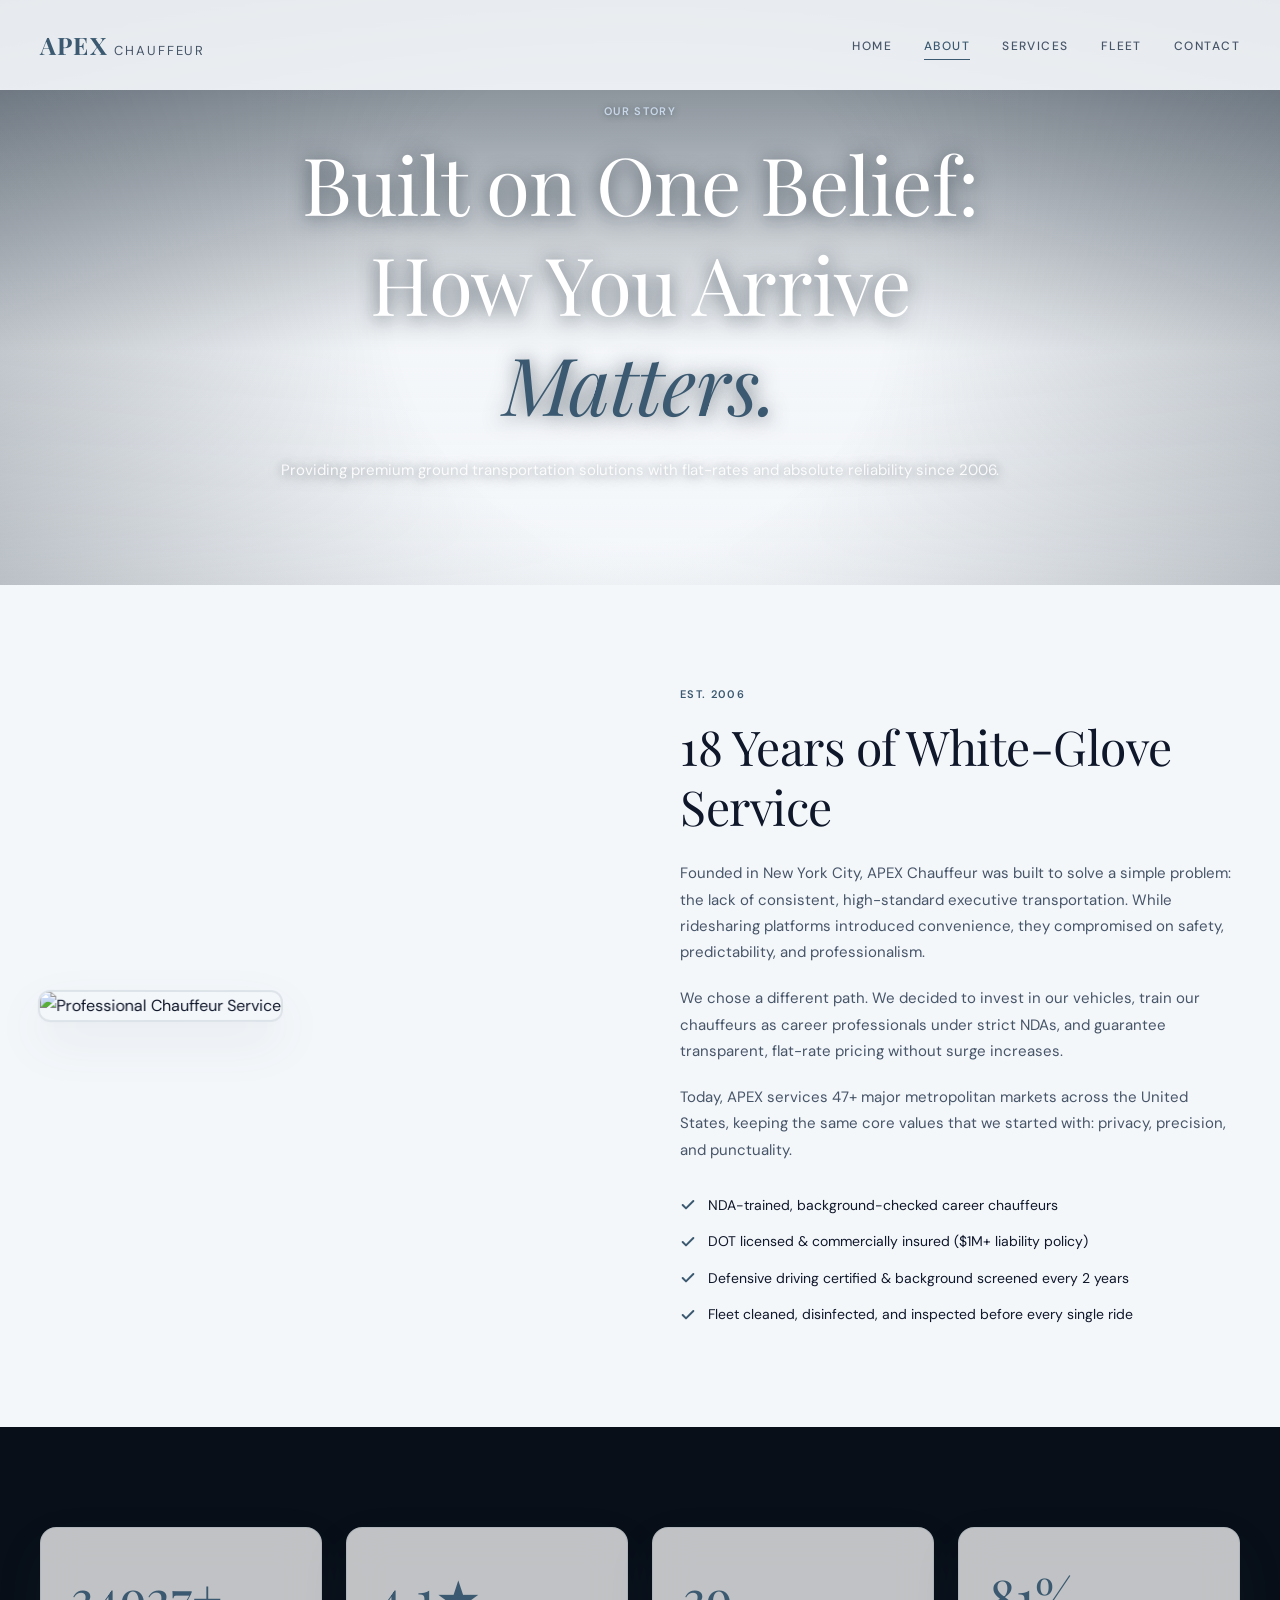
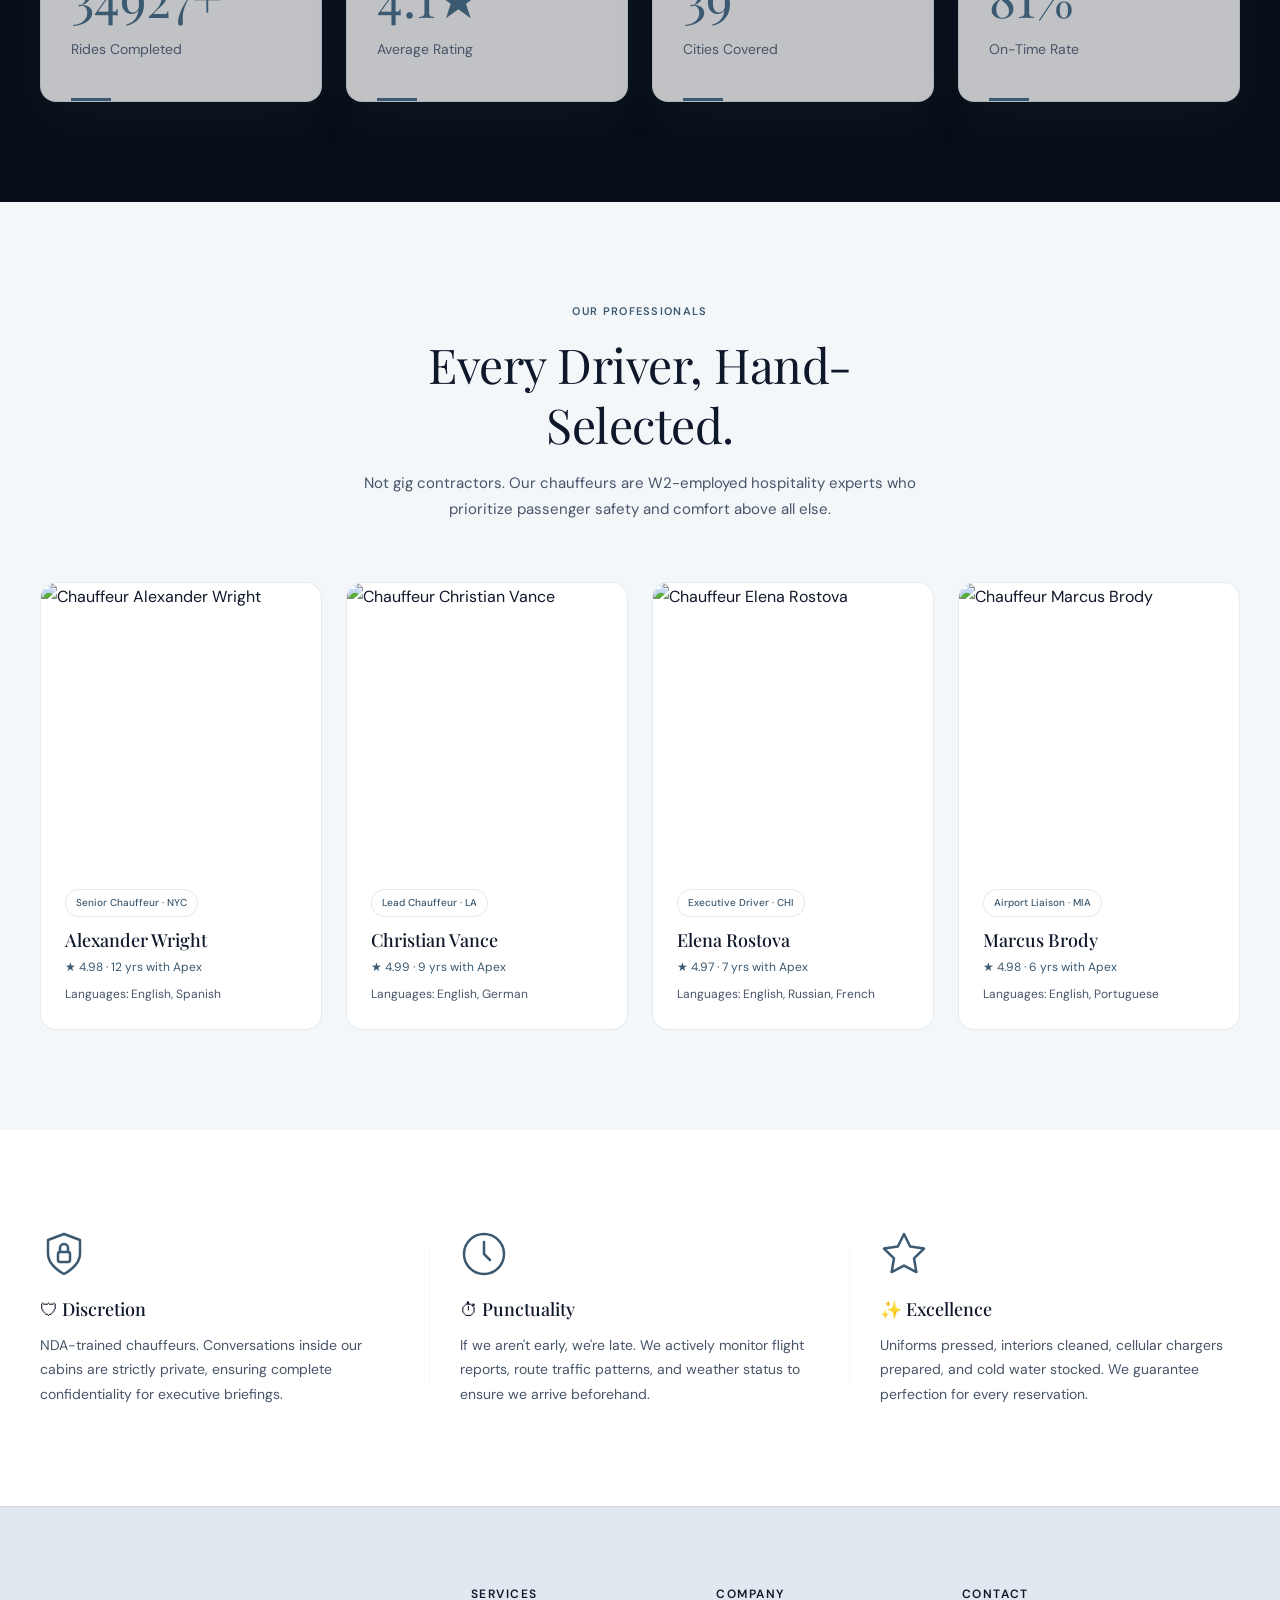
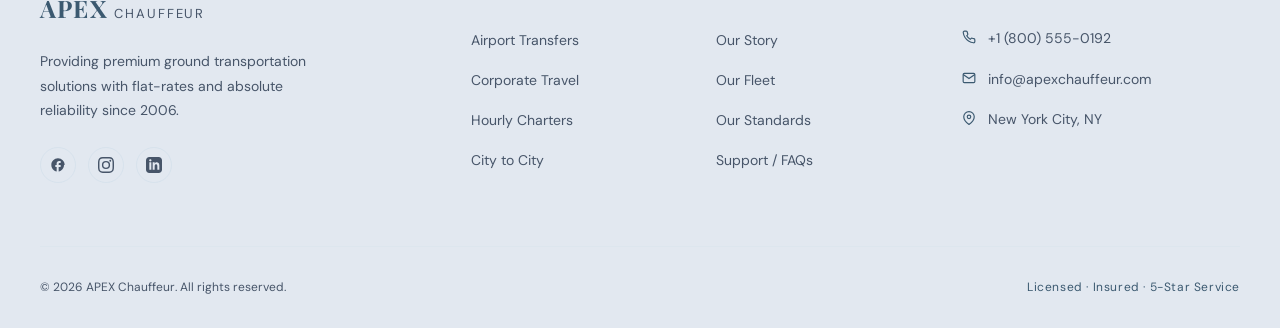
==== about.html @ 170c324c "first commit" ====
<!DOCTYPE html>
<html lang="en">
<head>
  <meta charset="UTF-8">
  <meta name="viewport" content="width=device-width, initial-scale=1.0, viewport-fit=cover, minimum-scale=1.0, user-scalable=yes">
  <meta name="apple-mobile-web-app-capable" content="yes">
  <meta name="apple-mobile-web-app-status-bar-style" content="black-translucent">
  <meta name="apple-mobile-web-app-title" content="APEX Chauffeur">
  <meta name="theme-color" content="#0F172A">
  <meta name="description" content="Learn about Apex Chauffeur. Providing executive ground transportation with background-checked drivers, premium standards, and 18 years of experience.">
  <meta property="og:title" content="Apex Chauffeur | About Us | Premium Ground Transportation USA">
  <meta property="og:description" content="18 Years of White-Glove Service. Our chauffeurs are trained professionals dedicated to discretion, safety, and excellence.">
  <meta property="og:image" content="https://images.unsplash.com/photo-1519501025264-65ba15a82390?auto=format&fit=crop&w=1600&q=90">
  <meta property="og:type" content="website">
  <meta name="format-detection" content="telephone=no">
  <meta name="format-detection" content="email=no">
  
  <title>Apex Chauffeur | About Us | Premium Ground Transportation USA</title>
  
  <!-- Preconnect to Fonts -->
  <link rel="preconnect" href="https://fonts.googleapis.com">
  <link rel="preconnect" href="https://fonts.gstatic.com" crossorigin>
  
  <!-- Central Stylesheet -->
  <link rel="stylesheet" href="css/style.css">
  
  <!-- Canonical URL -->
  <link rel="canonical" href="about.html">
</head>
<body>

  <!-- ==========================================
       GLOBAL NAVIGATION
       ========================================== -->
  <header class="navbar" id="mainNavbar">
    <div class="container">
      <a href="index.html" class="logo">APEX<span>Chauffeur</span></a>
      <nav class="nav-menu">
        <ul class="nav-links">
          <li><a href="index.html">Home</a></li>
          <li><a href="about.html" class="active">About</a></li>
          <li><a href="services.html">Services</a></li>
          <li><a href="fleet.html">Fleet</a></li>
          <li><a href="contact.html">Contact</a></li>
        </ul>
      </nav>
      <button class="menu-toggle" aria-label="Toggle Menu" id="hamburgerMenu">
        <span></span>
        <span></span>
        <span></span>
      </button>
    </div>
  </header>

  <!-- Mobile Overlay Navigation -->
  <div class="mobile-menu-overlay" id="mobileOverlay">
    <ul class="mobile-nav-links">
      <li><a href="index.html">Home</a></li>
      <li><a href="about.html" class="active">About</a></li>
      <li><a href="services.html">Services</a></li>
      <li><a href="fleet.html">Fleet</a></li>
      <li><a href="contact.html">Contact</a></li>
    </ul>
    <div class="mobile-cta">
      <a href="contact.html" class="btn btn-primary">Book A Ride</a>
    </div>
  </div>

  <main>
    <!-- ==========================================
         SECTION 2.1: ABOUT HERO
         ========================================== -->
    <section class="about-hero" style="--hero-bg: url('https://images.unsplash.com/photo-1519501025264-65ba15a82390?auto=format&fit=crop&w=1600&q=90');">
      <div class="about-hero-overlay"></div>
      <div class="container">
        <span class="eyebrow">OUR STORY</span>
        <h1>Built on One Belief:<br>How You Arrive <span class="italic-accent">Matters.</span></h1>
        <p>Providing premium ground transportation solutions with flat-rates and absolute reliability since 2006.</p>
      </div>
    </section>

    <!-- ==========================================
         SECTION 2.2: BRAND STORY
         ========================================== -->
    <section class="brand-story-section section-padding">
      <div class="container brand-story-grid">
        <!-- Left Side: Image with 3D frame -->
        <div class="story-img-wrapper reveal">
          <img src="https://images.unsplash.com/photo-1507679799987-c73779587ccf?auto=format&fit=crop&w=800&q=90" alt="Professional Chauffeur Service" class="story-img" loading="lazy">
        </div>
        
        <!-- Right Side: Story text -->
        <div class="story-content reveal">
          <span class="eyebrow">EST. 2006</span>
          <h2>18 Years of White-Glove Service</h2>
          <p>Founded in New York City, APEX Chauffeur was built to solve a simple problem: the lack of consistent, high-standard executive transportation. While ridesharing platforms introduced convenience, they compromised on safety, predictability, and professionalism.</p>
          <p>We chose a different path. We decided to invest in our vehicles, train our chauffeurs as career professionals under strict NDAs, and guarantee transparent, flat-rate pricing without surge increases.</p>
          <p>Today, APEX services 47+ major metropolitan markets across the United States, keeping the same core values that we started with: privacy, precision, and punctuality.</p>
          
          <ul class="story-bullets">
            <li>
              <!-- Check Icon -->
              <svg width="16" height="16" viewBox="0 0 24 24" fill="none" stroke="currentColor" stroke-width="3" stroke-linecap="round" stroke-linejoin="round">
                <polyline points="20 6 9 17 4 12"/>
              </svg>
              NDA-trained, background-checked career chauffeurs
            </li>
            <li>
              <svg width="16" height="16" viewBox="0 0 24 24" fill="none" stroke="currentColor" stroke-width="3" stroke-linecap="round" stroke-linejoin="round">
                <polyline points="20 6 9 17 4 12"/>
              </svg>
              DOT licensed & commercially insured ($1M+ liability policy)
            </li>
            <li>
              <svg width="16" height="16" viewBox="0 0 24 24" fill="none" stroke="currentColor" stroke-width="3" stroke-linecap="round" stroke-linejoin="round">
                <polyline points="20 6 9 17 4 12"/>
              </svg>
              Defensive driving certified & background screened every 2 years
            </li>
            <li>
              <svg width="16" height="16" viewBox="0 0 24 24" fill="none" stroke="currentColor" stroke-width="3" stroke-linecap="round" stroke-linejoin="round">
                <polyline points="20 6 9 17 4 12"/>
              </svg>
              Fleet cleaned, disinfected, and inspected before every single ride
            </li>
          </ul>
        </div>
      </div>
    </section>

    <!-- ==========================================
         SECTION 2.3: STATS GRID
         ========================================== -->
    <section class="about-stats-section section-padding" style="background-color: #080F18;">
      <div class="container">
        <div class="about-stats-grid stagger-container">
          <!-- Stat 1 -->
          <div class="about-stat-card glass-panel">
            <div class="about-stat-number" data-target="42000+">0+</div>
            <div class="about-stat-label">Rides Completed</div>
          </div>
          <!-- Stat 2 -->
          <div class="about-stat-card glass-panel">
            <div class="about-stat-number" data-target="4.9★">0.0★</div>
            <div class="about-stat-label">Average Rating</div>
          </div>
          <!-- Stat 3 -->
          <div class="about-stat-card glass-panel">
            <div class="about-stat-number" data-target="47">0</div>
            <div class="about-stat-label">Cities Covered</div>
          </div>
          <!-- Stat 4 -->
          <div class="about-stat-card glass-panel">
            <div class="about-stat-number" data-target="98%">0%</div>
            <div class="about-stat-label">On-Time Rate</div>
          </div>
        </div>
      </div>
    </section>

    <!-- ==========================================
         SECTION 2.4: MEET THE CHAUFFEURS
         ========================================== -->
    <section class="chauffeurs-section section-padding">
      <div class="container">
        <div class="section-header-center text-center reveal">
          <span class="eyebrow">OUR PROFESSIONALS</span>
          <h2>Every Driver, Hand-Selected.</h2>
          <p>Not gig contractors. Our chauffeurs are W2-employed hospitality experts who prioritize passenger safety and comfort above all else.</p>
        </div>
        
        <div class="chauffeurs-grid stagger-container">
          <!-- Chauffeur 1 -->
          <div class="chauffeur-card">
            <div class="chauffeur-img-box">
              <img src="https://images.unsplash.com/photo-1507003211169-0a1dd7228f2d?auto=format&fit=crop&w=400&q=90" alt="Chauffeur Alexander Wright" loading="lazy">
            </div>
            <div class="chauffeur-info">
              <span class="chauffeur-badge">Senior Chauffeur &middot; NYC</span>
              <h3>Alexander Wright</h3>
              <div class="chauffeur-meta">
                <span class="chauffeur-rating">★ 4.98 &middot; 12 yrs with Apex</span>
                <span>Languages: English, Spanish</span>
              </div>
            </div>
          </div>
          
          <!-- Chauffeur 2 -->
          <div class="chauffeur-card">
            <div class="chauffeur-img-box">
              <img src="https://images.unsplash.com/photo-1500648767791-00dcc994a43e?auto=format&fit=crop&w=400&q=90" alt="Chauffeur Christian Vance" loading="lazy">
            </div>
            <div class="chauffeur-info">
              <span class="chauffeur-badge">Lead Chauffeur &middot; LA</span>
              <h3>Christian Vance</h3>
              <div class="chauffeur-meta">
                <span class="chauffeur-rating">★ 4.99 &middot; 9 yrs with Apex</span>
                <span>Languages: English, German</span>
              </div>
            </div>
          </div>

          <!-- Chauffeur 3 -->
          <div class="chauffeur-card">
            <div class="chauffeur-img-box">
              <img src="https://images.unsplash.com/photo-1573496359142-b8d87734a5a2?auto=format&fit=crop&w=400&q=90" alt="Chauffeur Elena Rostova" loading="lazy">
            </div>
            <div class="chauffeur-info">
              <span class="chauffeur-badge">Executive Driver &middot; CHI</span>
              <h3>Elena Rostova</h3>
              <div class="chauffeur-meta">
                <span class="chauffeur-rating">★ 4.97 &middot; 7 yrs with Apex</span>
                <span>Languages: English, Russian, French</span>
              </div>
            </div>
          </div>

          <!-- Chauffeur 4 -->
          <div class="chauffeur-card">
            <div class="chauffeur-img-box">
              <img src="https://images.unsplash.com/photo-1472099645785-5658abf4ff4e?auto=format&fit=crop&w=400&q=90" alt="Chauffeur Marcus Brody" loading="lazy">
            </div>
            <div class="chauffeur-info">
              <span class="chauffeur-badge">Airport Liaison &middot; MIA</span>
              <h3>Marcus Brody</h3>
              <div class="chauffeur-meta">
                <span class="chauffeur-rating">★ 4.98 &middot; 6 yrs with Apex</span>
                <span>Languages: English, Portuguese</span>
              </div>
            </div>
          </div>
        </div>
      </div>
    </section>

    <!-- ==========================================
         SECTION 2.5: VALUES
         ========================================== -->
    <section class="values-strip-section section-padding">
      <div class="container">
        <div class="values-grid stagger-container">
          <!-- Value 1 -->
          <div class="value-card">
            <div class="value-icon">
              <!-- Shield Lock Icon -->
              <svg width="48" height="48" viewBox="0 0 24 24" fill="none" stroke="currentColor" stroke-width="1.25" stroke-linecap="round" stroke-linejoin="round">
                <path d="M12 22s8-4 8-10V5l-8-3-8 3v7c0 6 8 10 8 10z"/>
                <rect x="9" y="11" width="6" height="5" rx="1"/>
                <path d="M10 11V9a2 2 0 0 1 4 0v2"/>
              </svg>
            </div>
            <h3>🛡 Discretion</h3>
            <p>NDA-trained chauffeurs. Conversations inside our cabins are strictly private, ensuring complete confidentiality for executive briefings.</p>
          </div>
          
          <!-- Value 2 -->
          <div class="value-card">
            <div class="value-icon">
              <!-- Clock Early Icon -->
              <svg width="48" height="48" viewBox="0 0 24 24" fill="none" stroke="currentColor" stroke-width="1.25" stroke-linecap="round" stroke-linejoin="round">
                <circle cx="12" cy="12" r="10"/>
                <polyline points="12 6 12 12 15 15"/>
              </svg>
            </div>
            <h3>⏱ Punctuality</h3>
            <p>If we aren't early, we're late. We actively monitor flight reports, route traffic patterns, and weather status to ensure we arrive beforehand.</p>
          </div>

          <!-- Value 3 -->
          <div class="value-card">
            <div class="value-icon">
              <!-- Star Award Icon -->
              <svg width="48" height="48" viewBox="0 0 24 24" fill="none" stroke="currentColor" stroke-width="1.25" stroke-linecap="round" stroke-linejoin="round">
                <polygon points="12 2 15.09 8.26 22 9.27 17 14.14 18.18 21.02 12 17.77 5.82 21.02 7 14.14 2 9.27 8.91 8.26 12 2"/>
              </svg>
            </div>
            <h3>✨ Excellence</h3>
            <p>Uniforms pressed, interiors cleaned, cellular chargers prepared, and cold water stocked. We guarantee perfection for every reservation.</p>
          </div>
        </div>
      </div>
    </section>
  </main>

  <!-- ==========================================
       GLOBAL FOOTER
       ========================================== -->
  <footer class="footer">
    <div class="container">
      <div class="footer-grid">
        <div class="footer-brand">
          <a href="index.html" class="logo">APEX<span>Chauffeur</span></a>
          <p>Providing premium ground transportation solutions with flat-rates and absolute reliability since 2006.</p>
          <div class="footer-socials">
            <a href="#" class="social-icon" aria-label="Facebook">
              <svg width="16" height="16" fill="currentColor" viewBox="0 0 24 24">
                <path d="M22 12c0-5.52-4.48-10-10-10S2 6.48 2 12c0 4.84 3.44 8.87 8 9.8V15H8v-3h2V9.5C10 7.57 11.57 6 13.5 6H16v3h-2c-.55 0-1 .45-1 1V12h3v3h-3v6.8c4.56-.93 8-4.96 8-9.8z"/>
              </svg>
            </a>
            <a href="#" class="social-icon" aria-label="Instagram">
              <svg width="16" height="16" fill="currentColor" viewBox="0 0 24 24">
                <path d="M12 2.163c3.204 0 3.584.012 4.85.07 3.252.148 4.771 1.691 4.919 4.919.058 1.265.069 1.645.069 4.849 0 3.205-.012 3.584-.069 4.849-.149 3.225-1.664 4.771-4.919 4.919-1.266.058-1.644.07-4.85.07-3.204 0-3.584-.012-4.849-.07-3.26-.149-4.771-1.699-4.919-4.92-.058-1.265-.07-1.644-.07-4.849 0-3.204.013-3.583.07-4.849.149-3.227 1.664-4.771 4.919-4.919 1.266-.057 1.645-.069 4.849-.069zM12 0C8.741 0 8.333.014 7.053.072 2.695.272.273 2.69.073 7.051.014 8.333 0 8.741 0 12c0 3.259.014 3.668.072 4.948.2 4.358 2.618 6.78 6.98 6.98 1.281.058 1.689.072 4.948.072 3.259 0 3.668-.014 4.948-.072 4.354-.2 6.782-2.618 6.979-6.98.059-1.28.073-1.689.073-4.948 0-3.259-.014-3.667-.072-4.947-.196-4.354-2.617-6.78-6.979-6.98C15.668.014 15.259 0 12 0zm0 5.838a6.162 6.162 0 1 0 0 12.324 6.162 6.162 0 0 0 0-12.324zM12 16a4 4 0 1 1 0-8 4 4 0 0 1 0 8zm6.406-11.845a1.44 1.44 0 1 0 0 2.881 1.44 1.44 0 0 0 0-2.881z"/>
              </svg>
            </a>
            <a href="#" class="social-icon" aria-label="LinkedIn">
              <svg width="16" height="16" fill="currentColor" viewBox="0 0 24 24">
                <path d="M19 0h-14c-2.761 0-5 2.239-5 5v14c0 2.761 2.239 5 5 5h14c2.762 0 5-2.239 5-5v-14c0-2.761-2.238-5-5-5zm-11 19h-3v-11h3v11zm-1.5-12.268c-.966 0-1.75-.79-1.75-1.764s.784-1.764 1.75-1.764 1.75.79 1.75 1.764-.783 1.764-1.75 1.764zm13.5 12.268h-3v-5.604c0-3.368-4-3.113-4 0v5.604h-3v-11h3v1.765c1.396-2.586 7-2.777 7 2.476v6.759z"/>
              </svg>
            </a>
          </div>
        </div>
        
        <div>
          <h4 class="footer-title">Services</h4>
          <ul class="footer-links">
            <li><a href="services.html">Airport Transfers</a></li>
            <li><a href="services.html">Corporate Travel</a></li>
            <li><a href="services.html">Hourly Charters</a></li>
            <li><a href="services.html">City to City</a></li>
          </ul>
        </div>
        
        <div>
          <h4 class="footer-title">Company</h4>
          <ul class="footer-links">
            <li><a href="about.html">Our Story</a></li>
            <li><a href="fleet.html">Our Fleet</a></li>
            <li><a href="about.html">Our Standards</a></li>
            <li><a href="contact.html">Support / FAQs</a></li>
          </ul>
        </div>

        <div>
          <h4 class="footer-title">Contact</h4>
          <ul class="footer-info">
            <li>
              <!-- Phone Icon -->
              <svg width="14" height="14" viewBox="0 0 24 24" fill="none" stroke="currentColor" stroke-width="2">
                <path d="M22 16.92v3a2 2 0 0 1-2.18 2 19.79 19.79 0 0 1-8.63-3.07 19.5 19.5 0 0 1-6-6 19.79 19.79 0 0 1-3.07-8.67A2 2 0 0 1 4.11 2h3a2 2 0 0 1 2 1.72 12.84 12.84 0 0 0 .7 2.81 2 2 0 0 1-.45 2.11L8.09 9.91a16 16 0 0 0 6 6l1.27-1.27a2 2 0 0 1 2.11-.45 12.84 12.84 0 0 0 2.81.7A2 2 0 0 1 22 16.92z"/>
              </svg>
              +1 (800) 555-0192
            </li>
            <li>
              <!-- Mail Icon -->
              <svg width="14" height="14" viewBox="0 0 24 24" fill="none" stroke="currentColor" stroke-width="2">
                <path d="M4 4h16c1.1 0 2 .9 2 2v12c0 1.1-.9 2-2 2H4c-1.1 0-2-.9-2-2V6c0-1.1.9-2 2-2z"/>
                <polyline points="22,6 12,13 2,6"/>
              </svg>
              info@apexchauffeur.com
            </li>
            <li>
              <!-- Location Icon -->
              <svg width="14" height="14" viewBox="0 0 24 24" fill="none" stroke="currentColor" stroke-width="2">
                <path d="M21 10c0 7-9 13-9 13s-9-6-9-13a9 9 0 0 1 18 0z"/>
                <circle cx="12" cy="10" r="3"/>
              </svg>
              New York City, NY
            </li>
          </ul>
        </div>
      </div>
      
      <div class="footer-bottom">
        <div>&copy; 2026 APEX Chauffeur. All rights reserved.</div>
        <div class="footer-badges">Licensed &middot; Insured &middot; 5-Star Service</div>
      </div>
    </div>
  </footer>

  <!-- Central Script -->
  <script src="js/main.js"></script>
</body>
</html>
---- css/style.css ----
@import url('https://fonts.googleapis.com/css2?family=DM+Sans:ital,opsz,wght@0,9..40,100..1000;1,9..40,100..1000&family=Playfair+Display:ital,wght@0,400..900;1,400..900&display=swap');

/* ==========================================
   DESIGN TOKENS & ROOT VARIABLES
   ========================================== */
:root {
  /* Light Soft Color System */
  --navy-deep:     #F4F7FA;   /* Soft, cool off-white background */
  --navy-mid:      #FFFFFF;   /* Pure white for cards, panels */
  --navy-light:    #E2E8F0;   /* Light borders, dividers */
  --ice-blue:      #3B5970;   /* Primary accent — rich steel blue */
  --silver-mist:   #6C8EBF;   /* Secondary accent — soft muted blue */
  --white-pure:    #0F172A;   /* Primary dark text (slate-900) */
  --white-muted:   #475569;   /* Body text, subtitles (slate-600) */
  --glass-bg:      rgba(255, 255, 255, 0.75); /* Light glassmorphism */
  --glass-border:  rgba(59, 89, 112, 0.12);   /* Light glass borders */
  
  /* Gradients */
  --gradient-hero: linear-gradient(135deg, #F4F7FA 0%, #E2E8F0 50%, #EDF2F7 100%);
  --gradient-card: linear-gradient(145deg, #FFFFFF 0%, #F8FAFC 100%);
  --gradient-accent: linear-gradient(90deg, var(--ice-blue), var(--silver-mist));
  
  /* Shadows */
  --shadow-3d:     0 20px 50px rgba(59, 89, 112, 0.08), 0 4px 15px rgba(0, 0, 0, 0.02);
  --shadow-hover:  0 30px 60px rgba(59, 89, 112, 0.16), 0 8px 30px rgba(59, 89, 112, 0.06);
  --shadow-text:   0 1px 3px rgba(255, 255, 255, 0.8);
  
  /* Fonts */
  --font-display:  'Playfair Display', serif;
  --font-body:     'DM Sans', sans-serif;
  
  /* Transitions */
  --transition-smooth: all 0.4s cubic-bezier(0.25, 0.8, 0.25, 1);
  --transition-fast: all 0.2s ease;
}

/* ==========================================
   BASE STYLES & RESET
   ========================================== */
*, *::before, *::after {
  box-sizing: border-box;
  margin: 0;
  padding: 0;
}

html {
  font-size: 16px;
  scroll-behavior: smooth;
  -webkit-font-smoothing: antialiased;
  background-color: var(--navy-deep);
  color: var(--white-pure);
  font-family: var(--font-body);
}

body {
  overflow-x: hidden;
  background-color: var(--navy-deep);
  line-height: 1.75;
}

/* Scrollbar styling */
::-webkit-scrollbar {
  width: 10px;
}
::-webkit-scrollbar-track {
  background: var(--navy-deep);
}
::-webkit-scrollbar-thumb {
  background: var(--navy-light);
  border-radius: 5px;
  border: 2px solid var(--navy-deep);
}
::-webkit-scrollbar-thumb:hover {
  background: var(--ice-blue);
}

/* Typography Scale */
h1, h2, h3, h4, h5, h6 {
  font-family: var(--font-display);
  font-weight: 400;
  line-height: 1.25;
  color: var(--white-pure);
}

h1 {
  font-size: clamp(32px, 8vw, 80px);
  letter-spacing: -0.01em;
}

h2 {
  font-size: clamp(24px, 5vw, 48px);
  letter-spacing: -0.01em;
}

h3 {
  font-size: clamp(16px, 3vw, 20px);
  font-weight: 500;
}

p {
  color: var(--white-muted);
  font-size: clamp(13px, 2.5vw, 15px);
  font-weight: 400;
}

a {
  color: inherit;
  text-decoration: none;
  transition: var(--transition-fast);
}

/* Eyebrows & Labels */
.eyebrow {
  font-size: clamp(9px, 2vw, 11px);
  font-weight: 600;
  letter-spacing: 0.12em;
  text-transform: uppercase;
  color: var(--ice-blue);
  display: block;
  margin-bottom: clamp(8px, 2vw, 12px);
}

/* ==========================================
   GLOBAL UTILITIES & BUTTONS
   ========================================== */
.container {
  max-width: 1280px;
  margin: 0 auto;
  padding: 0 clamp(16px, 5vw, 40px);
  width: 100%;
}

.section-padding {
  padding: clamp(60px, 12vw, 100px) 0;
}

.text-center {
  text-align: center;
}

.flex-center {
  display: flex;
  align-items: center;
  justify-content: center;
}

.italic-accent {
  font-style: italic;
  color: var(--ice-blue);
}

/* Buttons */
.btn {
  display: inline-flex;
  align-items: center;
  justify-content: center;
  padding: clamp(12px, 3vw, 14px) clamp(20px, 5vw, 28px);
  font-family: var(--font-body);
  font-size: clamp(11px, 2vw, 13px);
  font-weight: 500;
  letter-spacing: 0.08em;
  text-transform: uppercase;
  border-radius: 2px;
  cursor: pointer;
  transition: var(--transition-smooth);
  border: 1px solid transparent;
  gap: 8px;
  min-height: 48px;
  @media (max-width: 480px) {
    min-height: 44px;
  }
}

.btn-primary {
  background-color: var(--ice-blue);
  color: var(--navy-deep);
}

.btn-primary:hover {
  background-color: var(--white-pure);
  box-shadow: 0 5px 15px rgba(168, 197, 218, 0.4);
}

.btn-secondary {
  background-color: transparent;
  border-color: var(--ice-blue);
  color: var(--ice-blue);
}

.btn-secondary:hover {
  background-color: var(--ice-blue);
  color: var(--navy-deep);
  box-shadow: 0 5px 15px rgba(168, 197, 218, 0.3);
}

.btn-ghost {
  background-color: transparent;
  border-color: rgba(168, 197, 218, 0.3);
  color: var(--white-pure);
}

.btn-ghost:hover {
  border-color: var(--ice-blue);
  color: var(--ice-blue);
}

.btn-full {
  width: 100%;
}

/* Glassmorphism Panel */
.glass-panel {
  background: var(--glass-bg);
  backdrop-filter: blur(20px);
  -webkit-backdrop-filter: blur(20px);
  border: 1px solid var(--glass-border);
  box-shadow: var(--shadow-3d);
  transition: var(--transition-smooth);
}

.glass-panel:hover {
  box-shadow: var(--shadow-hover);
  border-color: rgba(168, 197, 218, 0.25);
}

/* Stretched link pattern for cards */
.stretched-link::after {
  position: absolute;
  top: 0;
  right: 0;
  bottom: 0;
  left: 0;
  z-index: 1;
  content: "";
}

/* ==========================================
   NAVBAR (STICKY & RESPONSIVE OVERLAY)
   ========================================== */
.navbar {
  position: fixed;
  top: 0;
  left: 0;
  width: 100%;
  z-index: 1000;
  background-color: rgba(244, 247, 250, 0.92);
  backdrop-filter: blur(20px);
  -webkit-backdrop-filter: blur(20px);
  height: 90px;
  display: flex;
  align-items: center;
  transition: var(--transition-smooth);
}

.navbar.scrolled {
  height: 75px;
  border-bottom: 1px solid rgba(168, 197, 218, 0.12);
}

.navbar .container {
  display: flex;
  align-items: center;
  justify-content: space-between;
}

.logo {
  font-family: var(--font-display);
  font-size: 24px;
  font-weight: 700;
  letter-spacing: 0.05em;
  color: var(--ice-blue);
  display: flex;
  align-items: baseline;
  gap: 6px;
}

.logo span {
  font-family: var(--font-body);
  font-size: 13px;
  text-transform: uppercase;
  letter-spacing: 0.15em;
  color: var(--white-muted);
  font-weight: 400;
}

.nav-links {
  display: flex;
  list-style: none;
  gap: clamp(16px, 4vw, 32px);
  align-items: center;
}

.nav-links a {
  font-family: var(--font-body);
  font-size: 12px;
  font-weight: 500;
  text-transform: uppercase;
  letter-spacing: 0.12em;
  color: var(--white-muted);
  position: relative;
  padding: 6px 0;
}

.nav-links a::after {
  content: '';
  position: absolute;
  bottom: 0;
  left: 0;
  width: 0;
  height: 1px;
  background-color: var(--ice-blue);
  transition: var(--transition-fast);
}

.nav-links a:hover,
.nav-links a.active {
  color: var(--ice-blue);
}

.nav-links a.active::after,
.nav-links a:hover::after {
  width: 100%;
}

.nav-cta {
  border: 1px solid var(--ice-blue);
  color: var(--ice-blue);
  padding: 10px 22px;
  border-radius: 2px;
  font-size: 11px;
  text-transform: uppercase;
  font-family: var(--font-body);
  font-weight: 500;
  letter-spacing: 0.1em;
  transition: var(--transition-smooth);
}

.nav-cta:hover {
  background-color: var(--ice-blue);
  color: var(--navy-deep);
  box-shadow: 0 4px 15px rgba(168, 197, 218, 0.3);
}

/* Mobile Menu Toggle button */
.menu-toggle {
  display: none;
  background: none;
  border: none;
  cursor: pointer;
  position: relative;
  z-index: 1001;
  width: 24px;
  height: 18px;
}

.menu-toggle span {
  display: block;
  width: 100%;
  height: 2px;
  background-color: var(--white-pure);
  position: absolute;
  transition: var(--transition-fast);
}

.menu-toggle span:nth-child(1) { top: 0; }
.menu-toggle span:nth-child(2) { top: 8px; }
.menu-toggle span:nth-child(3) { top: 16px; }

.menu-toggle.open span:nth-child(1) {
  transform: translateY(8px) rotate(45deg);
  background-color: var(--ice-blue);
}
.menu-toggle.open span:nth-child(2) {
  opacity: 0;
}
.menu-toggle.open span:nth-child(3) {
  transform: translateY(-8px) rotate(-45deg);
  background-color: var(--ice-blue);
}

/* Mobile Fullscreen Overlay */
.mobile-menu-overlay {
  position: fixed;
  top: 0;
  left: 0;
  width: 100vw;
  height: 100vh;
  background-color: var(--navy-deep);
  z-index: 999;
  display: flex;
  flex-direction: column;
  justify-content: center;
  align-items: center;
  transform: translateY(-100%);
  transition: transform 0.6s cubic-bezier(0.85, 0, 0.15, 1);
}

.mobile-menu-overlay.open {
  transform: translateY(0);
}

.mobile-nav-links {
  list-style: none;
  text-align: center;
  margin-bottom: 40px;
}

.mobile-nav-links li {
  margin: 24px 0;
  opacity: 0;
  transform: translateY(20px);
  transition: transform 0.5s ease, opacity 0.5s ease;
}

.mobile-menu-overlay.open .mobile-nav-links li {
  opacity: 1;
  transform: translateY(0);
}

/* Add stagger delay via classes dynamically or manually */
.mobile-menu-overlay.open .mobile-nav-links li:nth-child(1) { transition-delay: 0.1s; }
.mobile-menu-overlay.open .mobile-nav-links li:nth-child(2) { transition-delay: 0.2s; }
.mobile-menu-overlay.open .mobile-nav-links li:nth-child(3) { transition-delay: 0.3s; }
.mobile-menu-overlay.open .mobile-nav-links li:nth-child(4) { transition-delay: 0.4s; }
.mobile-menu-overlay.open .mobile-nav-links li:nth-child(5) { transition-delay: 0.5s; }

.mobile-nav-links a {
  font-family: var(--font-display);
  font-size: 28px;
  color: var(--white-pure);
  transition: var(--transition-fast);
}

.mobile-nav-links a:hover,
.mobile-nav-links a.active {
  color: var(--ice-blue);
  font-style: italic;
}

.mobile-cta {
  opacity: 0;
  transform: translateY(20px);
  transition: transform 0.5s ease 0.6s, opacity 0.5s ease 0.6s;
}

.mobile-menu-overlay.open .mobile-cta {
  opacity: 1;
  transform: translateY(0);
}

/* ==========================================
   FOOTER (ALL PAGES)
   ========================================== */
.footer {
  background-color: #E2E8F0;
  border-top: 1px solid var(--glass-border);
  padding: 80px 0 30px;
}

.footer-grid {
  display: grid;
  grid-template-columns: 2fr 1fr 1fr 1.5fr;
  gap: 60px;
  margin-bottom: 60px;
}

.footer-brand .logo {
  margin-bottom: 20px;
}

.footer-brand p {
  font-size: 14px;
  margin-bottom: 24px;
  max-width: 280px;
}

.footer-socials {
  display: flex;
  gap: 12px;
}

.social-icon {
  width: 36px;
  height: 36px;
  border: 1px solid rgba(168, 197, 218, 0.2);
  border-radius: 50%;
  color: var(--white-muted);
  font-size: 14px;
  transition: var(--transition-smooth);
  display: flex;
  align-items: center;
  justify-content: center;
}

.social-icon:hover {
  border-color: var(--ice-blue);
  color: var(--ice-blue);
  background-color: rgba(168, 197, 218, 0.05);
  transform: translateY(-3px);
}

.footer-title {
  font-family: var(--font-body);
  font-size: 12px;
  font-weight: 600;
  text-transform: uppercase;
  letter-spacing: 0.12em;
  color: var(--white-pure);
  margin-bottom: 24px;
}

.footer-links {
  list-style: none;
}

.footer-links li {
  margin-bottom: 12px;
}

.footer-links a {
  font-size: 14px;
  color: var(--white-muted);
}

.footer-links a:hover {
  color: var(--ice-blue);
  padding-left: 4px;
}

.footer-info {
  list-style: none;
}

.footer-info li {
  font-size: 14px;
  color: var(--white-muted);
  margin-bottom: 16px;
  display: flex;
  align-items: flex-start;
  gap: 12px;
}

.footer-info li svg {
  flex-shrink: 0;
  margin-top: 4px;
  color: var(--ice-blue);
}

.footer-bottom {
  border-top: 1px solid rgba(168, 197, 218, 0.08);
  padding-top: 30px;
  display: flex;
  justify-content: space-between;
  align-items: center;
  font-size: 12px;
  color: var(--white-muted);
}

.footer-badges {
  color: var(--ice-blue);
  letter-spacing: 0.05em;
}

/* ==========================================
   SCROLL REVEAL & CORE ANIMATIONS
   ========================================== */
.reveal {
  opacity: 0;
  transform: translateY(40px) scale(0.98);
  transition: opacity 1.0s cubic-bezier(0.16, 1, 0.3, 1), transform 1.0s cubic-bezier(0.16, 1, 0.3, 1);
}

.reveal.active {
  opacity: 1;
  transform: translateY(0) scale(1);
}

.stagger-container > * {
  opacity: 0;
  transform: translateY(30px) scale(0.99);
  transition: opacity 0.8s cubic-bezier(0.16, 1, 0.3, 1), transform 0.8s cubic-bezier(0.16, 1, 0.3, 1);
}

.stagger-container.active > * {
  opacity: 1;
  transform: translateY(0) scale(1);
}

/* Stagger iteration delays */
.stagger-container.active > *:nth-child(1) { transition-delay: 0.1s; }
.stagger-container.active > *:nth-child(2) { transition-delay: 0.2s; }
.stagger-container.active > *:nth-child(3) { transition-delay: 0.3s; }
.stagger-container.active > *:nth-child(4) { transition-delay: 0.4s; }
.stagger-container.active > *:nth-child(5) { transition-delay: 0.5s; }
.stagger-container.active > *:nth-child(6) { transition-delay: 0.6s; }

/* Floating Particles (Hero Section) */
@keyframes floatUp {
  0% {
    transform: translateY(0) translateX(0);
    opacity: 0;
  }
  50% {
    opacity: 0.25;
  }
  100% {
    transform: translateY(-120px) translateX(15px);
    opacity: 0;
  }
}

.particle {
  position: absolute;
  width: 5px;
  height: 5px;
  background-color: var(--ice-blue);
  border-radius: 50%;
  pointer-events: none;
  opacity: 0;
  animation: floatUp 8s infinite linear;
}

/* ==========================================
   PAGE 1: HOME PAGE STYLES
   ========================================== */
/* Hero Section */
.hero-section {
  position: relative;
  min-height: 100vh;
  display: flex;
  align-items: center;
  overflow: hidden;
  padding-top: 110px; /* offset navbar */
  padding-bottom: 60px;
  background-image: none !important;
}

.hero-overlay {
  position: absolute;
  top: 0;
  left: 0;
  width: 100%;
  height: 100%;
  background: radial-gradient(circle at center, transparent 30%, rgba(13, 27, 42, 0.25) 100%), 
              linear-gradient(180deg, rgba(13, 27, 42, 0.6) 0%, rgba(244, 247, 250, 0.1) 60%, rgba(244, 247, 250, 1) 100%);
  z-index: 1;
  pointer-events: none;
}

/* ==========================================
   ENHANCED HERO BACKGROUNDS (WITH GPU PARALLAX & INTRO ZOOM)
   ========================================== */
.hero-section::before,
.about-hero::before,
.services-hero::before,
.fleet-hero::before,
.contact-hero::before {
  content: "";
  position: absolute;
  top: -12%;
  left: -12%;
  width: 124%;
  height: 124%;
  background-image: var(--hero-bg);
  background-size: cover;
  background-position: center;
  z-index: 0;
  
  /* Initial state: zoomed in and darkened */
  scale: 1.16;
  filter: brightness(0.35) contrast(1.0) saturate(0.9);
  
  /* Transition scale and filter smoothly on page load */
  transition: scale 2.2s cubic-bezier(0.16, 1, 0.3, 1), filter 2.2s cubic-bezier(0.16, 1, 0.3, 1);
  
  /* Dynamic scroll translation (Parallax) */
  transform: translateY(calc(var(--scroll-y, 0px) * 0.18));
  will-change: transform;
}

/* Page loaded state: zoom out to 1.05 and restore high-contrast saturation */
.page-loaded .hero-section::before,
.page-loaded .about-hero::before,
.page-loaded .services-hero::before,
.page-loaded .fleet-hero::before,
.page-loaded .contact-hero::before {
  scale: 1.05;
  filter: brightness(0.62) contrast(1.25) saturate(1.2);
}

.hero-section .container,
.about-hero .container,
.services-hero .container,
.fleet-hero .container,
.contact-hero .container {
  position: relative;
  z-index: 2;
}

.hero-container {
  position: relative;
  z-index: 2;
  display: flex;
  align-items: center;
  gap: clamp(20px, 5vw, 40px);
}

.hero-content {
  width: 55%;
}

.hero-content h1 {
  margin-bottom: 24px;
  text-shadow: var(--shadow-text);
}

.hero-content p {
  font-size: clamp(15px, 3vw, 18px);
  line-height: 1.6;
  margin-bottom: 36px;
  max-width: 540px;
}

.hero-buttons {
  display: flex;
  gap: 16px;
  margin-bottom: 40px;
}

.hero-trust-strip {
  display: flex;
  flex-wrap: wrap;
  gap: 12px;
}

.trust-badge {
  background: var(--glass-bg);
  border: 1px solid var(--glass-border);
  padding: 6px 14px;
  font-size: 11px;
  color: var(--white-pure);
  letter-spacing: 0.03em;
  font-weight: 500;
  border-radius: 20px;
  display: flex;
  align-items: center;
  gap: 6px;
}

.trust-badge span {
  color: var(--ice-blue);
  font-weight: 700;
}

/* Booking Widget Card */
.hero-booking {
  width: 45%;
  perspective: 1000px;
  display: flex;
  justify-content: flex-end;
}

.booking-card {
  width: 100%;
  max-width: 460px;
  background: rgba(255, 255, 255, 0.04);
  backdrop-filter: blur(24px);
  -webkit-backdrop-filter: blur(24px);
  border: 1px solid var(--glass-border);
  border-radius: 16px;
  padding: clamp(20px, 5vw, 32px);
  box-shadow: var(--shadow-3d);
  transform: rotateY(-3deg);
  transform-style: preserve-3d;
  transition: transform 0.6s cubic-bezier(0.25, 0.8, 0.25, 1), border-color 0.4s, box-shadow 0.4s;
}

.booking-card:hover {
  transform: rotateY(0deg) translateY(-2px);
  border-color: rgba(168, 197, 218, 0.25);
  box-shadow: var(--shadow-hover);
}

.booking-card h3 {
  font-family: var(--font-body);
  font-size: 13px;
  font-weight: 600;
  letter-spacing: 0.12em;
  text-transform: uppercase;
  color: var(--ice-blue);
  margin-bottom: 24px;
}

.booking-form {
  display: grid;
  gap: 16px;
}

.form-group {
  position: relative;
}

.form-label {
  display: block;
  font-size: 10px;
  font-weight: 500;
  text-transform: uppercase;
  letter-spacing: 0.1em;
  color: var(--white-muted);
  margin-bottom: 6px;
}

.form-control {
  width: 100%;
  background: rgba(255, 255, 255, 0.04);
  border: 1px solid var(--glass-border);
  border-radius: 6px;
  padding: clamp(10px, 2vw, 12px) clamp(12px, 3vw, 16px);
  color: var(--white-pure);
  font-family: var(--font-body);
  font-size: clamp(13px, 2vw, 14px);
  transition: var(--transition-fast);
  outline: none;
  min-height: 44px;
}

.form-control:focus {
  border-color: var(--ice-blue);
  box-shadow: 0 0 0 3px rgba(168, 197, 218, 0.15);
  background: rgba(255, 255, 255, 0.06);
}

.form-row-2 {
  display: grid;
  grid-template-columns: 1fr 1fr;
  gap: 16px;
}

.checkbox-toggle {
  display: flex;
  align-items: center;
  cursor: pointer;
  user-select: none;
  font-size: 12px;
  color: var(--white-pure);
  gap: 10px;
  margin: 4px 0;
}

.checkbox-toggle input {
  position: absolute;
  opacity: 0;
  width: 0;
  height: 0;
}

.checkmark {
  width: 36px;
  height: 20px;
  background-color: var(--navy-light);
  border-radius: 20px;
  position: relative;
  transition: var(--transition-fast);
  border: 1px solid rgba(168, 197, 218, 0.15);
}

.checkmark::after {
  content: "";
  position: absolute;
  width: 14px;
  height: 14px;
  border-radius: 50%;
  background-color: var(--white-pure);
  top: 2px;
  left: 2px;
  transition: var(--transition-fast);
}

.checkbox-toggle input:checked + .checkmark {
  background-color: var(--ice-blue);
}

.checkbox-toggle input:checked + .checkmark::after {
  transform: translateX(16px);
  background-color: var(--navy-deep);
}

.flight-number-group {
  max-height: 0;
  opacity: 0;
  overflow: hidden;
  transition: max-height 0.4s ease, opacity 0.4s ease;
}

.flight-number-group.visible {
  max-height: 80px;
  opacity: 1;
}

.price-preview {
  display: flex;
  justify-content: space-between;
  align-items: center;
  padding: 14px 16px;
  background: rgba(168, 197, 218, 0.06);
  border-radius: 6px;
  border: 1px dashed rgba(168, 197, 218, 0.25);
  margin-top: 8px;
}

.price-preview span {
  font-size: 12px;
  text-transform: uppercase;
  letter-spacing: 0.05em;
  color: var(--white-muted);
}

.price-value {
  font-family: var(--font-display);
  font-size: 20px;
  color: var(--ice-blue);
  font-weight: 600;
}

.fine-print {
  font-size: 11px;
  color: var(--white-muted);
  text-align: center;
  display: flex;
  align-items: center;
  justify-content: center;
  gap: 6px;
}

/* Stats Bar */
.stats-bar {
  background-color: var(--navy-mid);
  border-top: 1px solid var(--glass-border);
  border-bottom: 1px solid var(--glass-border);
  position: relative;
  z-index: 10;
  padding: 40px 0;
}

.stats-grid {
  display: grid;
  grid-template-columns: repeat(4, 1fr);
  align-items: center;
}

.stat-item {
  text-align: center;
  position: relative;
}

.stat-item:not(:last-child)::after {
  content: "";
  position: absolute;
  top: 10%;
  right: 0;
  height: 80%;
  width: 1px;
  background-color: var(--navy-light);
}

.stat-number {
  font-family: var(--font-display);
  font-size: 38px;
  color: var(--ice-blue);
  line-height: 1.1;
  margin-bottom: 4px;
}

.stat-label {
  font-family: var(--font-body);
  font-size: 12px;
  color: var(--white-muted);
  text-transform: uppercase;
  letter-spacing: 0.08em;
}

/* Services Preview */
.services-preview-section .grid-split {
  display: grid;
  grid-template-columns: 4fr 6fr;
  gap: 80px;
}

.services-left {
  position: sticky;
  top: 130px;
  align-self: start;
}

.services-left h2 {
  margin-bottom: 24px;
}

.services-left p {
  margin-bottom: 32px;
  font-size: 16px;
}

.animated-link {
  display: inline-flex;
  align-items: center;
  font-size: 13px;
  font-weight: 500;
  color: var(--ice-blue);
  text-transform: uppercase;
  letter-spacing: 0.08em;
  gap: 8px;
}

.animated-link::after {
  content: "";
  width: 0;
  height: 1px;
  background-color: var(--ice-blue);
  transition: var(--transition-smooth);
}

.animated-link:hover::after {
  width: 40px;
}

.services-right {
  display: grid;
  grid-template-columns: 1fr 1fr;
  gap: 20px;
}

.service-card {
  padding: 28px;
  background-color: var(--glass-bg);
  border: 1px solid var(--glass-border);
  border-radius: 12px;
  transition: var(--transition-smooth);
  position: relative;
}

.service-card:hover {
  transform: translateY(-5px);
  border-color: rgba(168, 197, 218, 0.35);
  box-shadow: var(--shadow-hover);
}

.service-icon-wrapper {
  color: var(--ice-blue);
  margin-bottom: 20px;
  display: inline-flex;
}

.service-card h3 {
  font-size: 15px;
  font-weight: 500;
  margin-bottom: 10px;
  color: var(--white-pure);
}

.service-card p {
  font-size: 12px;
  line-height: 1.6;
}

/* Fleet Teaser */
.fleet-teaser-section {
  background-color: #EAEFF4;
  position: relative;
}

.section-header-center {
  max-width: 600px;
  margin: 0 auto 60px;
}

.section-header-center h2 {
  margin-bottom: 16px;
}

.fleet-teaser-grid {
  display: grid;
  grid-template-columns: repeat(4, 1fr);
  gap: 24px;
}

.fleet-card {
  height: 350px;
  background: var(--gradient-card);
  border: 1px solid var(--glass-border);
  border-radius: 16px;
  overflow: hidden;
  position: relative;
  display: flex;
  flex-direction: column;
  transition: var(--transition-smooth);
}

.fleet-card-img {
  height: 60%;
  width: 100%;
  position: relative;
  overflow: hidden;
}

.fleet-card-img img {
  width: 100%;
  height: 100%;
  object-fit: cover;
  transition: transform 0.8s ease;
}

.fleet-card:hover .fleet-card-img img {
  transform: scale(1.08);
}

.vehicle-badge {
  position: absolute;
  top: 16px;
  left: 16px;
  background: rgba(13, 27, 42, 0.7);
  backdrop-filter: blur(10px);
  border: 1px solid var(--glass-border);
  padding: 4px 10px;
  border-radius: 4px;
  font-size: 9px;
  font-weight: 600;
  letter-spacing: 0.08em;
  text-transform: uppercase;
  color: #FFFFFF;
}

.fleet-card-info {
  height: 40%;
  padding: 20px;
  display: flex;
  flex-direction: column;
  justify-content: space-between;
  background: var(--navy-mid);
  position: relative;
  z-index: 2;
}

.fleet-card-info h3 {
  font-family: var(--font-display);
  font-size: 16px;
  margin-bottom: 4px;
}

.fleet-card-specs {
  font-size: 11px;
  color: var(--white-muted);
}

.fleet-card-bottom {
  display: flex;
  justify-content: space-between;
  align-items: center;
}

.fleet-card-price {
  font-family: var(--font-display);
  font-size: 20px;
  color: var(--ice-blue);
  font-weight: 600;
}

.fleet-card-price span {
  font-size: 11px;
  font-family: var(--font-body);
  color: var(--white-muted);
  font-weight: 400;
}

.fleet-card-btn {
  opacity: 0;
  transform: translateY(10px);
  transition: var(--transition-smooth);
}

.fleet-card:hover .fleet-card-btn {
  opacity: 1;
  transform: translateY(0);
}

/* How It Works */
.how-it-works-section {
  background-color: var(--navy-deep);
  position: relative;
}

.steps-container {
  display: grid;
  grid-template-columns: repeat(3, 1fr);
  gap: 40px;
  position: relative;
}

/* Connection line */
.steps-container::after {
  content: "";
  position: absolute;
  top: 60px;
  left: 15%;
  right: 15%;
  height: 1px;
  border-top: 1px dashed rgba(168, 197, 218, 0.25);
  z-index: 1;
}

.step-card {
  text-align: center;
  position: relative;
  z-index: 2;
}

.step-ghost-number {
  position: absolute;
  top: -40px;
  left: 50%;
  transform: translateX(-50%);
  font-family: var(--font-display);
  font-size: 72px;
  color: rgba(168, 197, 218, 0.08);
  font-weight: 700;
  line-height: 1;
  user-select: none;
}

.step-icon-circle {
  width: 56px;
  height: 56px;
  border-radius: 50%;
  background: var(--glass-bg);
  border: 1px solid var(--glass-border);
  display: flex;
  align-items: center;
  justify-content: center;
  margin: 0 auto 20px;
  color: var(--ice-blue);
  position: relative;
  z-index: 2;
}

.step-card h3 {
  font-size: 16px;
  font-weight: 500;
  margin-bottom: 12px;
}

.step-card p {
  font-size: 13px;
  line-height: 1.6;
  max-width: 260px;
  margin: 0 auto;
}

/* Testimonials */
.testimonials-section {
  background-color: #EAEFF4;
}

.testimonials-grid {
  display: grid;
  grid-template-columns: repeat(3, 1fr);
  gap: 30px;
}

.testimonial-card {
  padding: 36px;
  position: relative;
  display: flex;
  flex-direction: column;
  justify-content: space-between;
}

.quote-mark {
  position: absolute;
  top: 10px;
  left: 20px;
  font-family: var(--font-display);
  font-size: 80px;
  line-height: 1;
  color: var(--ice-blue);
  opacity: 0.15;
  user-select: none;
}

.testimonial-text {
  font-style: italic;
  font-size: 14px;
  line-height: 1.7;
  color: var(--white-pure);
  margin-bottom: 24px;
  position: relative;
  z-index: 2;
}

.testimonial-footer {
  display: flex;
  align-items: center;
  gap: 16px;
  border-top: 1px solid rgba(168, 197, 218, 0.1);
  padding-top: 20px;
}

.testimonial-avatar {
  width: 44px;
  height: 44px;
  border-radius: 50%;
  background-color: var(--navy-light);
  border: 1px solid rgba(168, 197, 218, 0.3);
  font-family: var(--font-body);
  font-size: 14px;
  font-weight: 600;
  color: var(--ice-blue);
  display: flex;
  align-items: center;
  justify-content: center;
}

.testimonial-author h4 {
  font-family: var(--font-body);
  font-size: 14px;
  font-weight: 600;
  color: var(--white-pure);
}

.testimonial-author span {
  font-size: 12px;
  color: var(--white-muted);
}

.stars-rating {
  color: var(--ice-blue);
  font-size: 12px;
  margin-bottom: 8px;
}

/* Corporate CTA Banner */
.corporate-cta-section {
  position: relative;
  background: var(--gradient-hero);
  overflow: hidden;
}

.corporate-grid {
  display: grid;
  grid-template-columns: 6fr 4fr;
  gap: 80px;
  align-items: center;
}

.corporate-text h2 {
  margin-bottom: 24px;
}

.corporate-text p {
  font-size: 16px;
  margin-bottom: 30px;
}

/* Corporate Form Card */
.corporate-form-card {
  padding: 40px;
  border-radius: 16px;
}

.corporate-form-card h3 {
  font-family: var(--font-body);
  font-size: 18px;
  font-weight: 500;
  margin-bottom: 24px;
}

/* Faint grid lines background for corporate CTA */
.grid-lines-bg {
  position: absolute;
  top: 0;
  left: 0;
  width: 100%;
  height: 100%;
  background-image: 
    linear-gradient(rgba(168, 197, 218, 0.04) 1px, transparent 1px),
    linear-gradient(90deg, rgba(168, 197, 218, 0.04) 1px, transparent 1px);
  background-size: 50px 50px;
  pointer-events: none;
}

/* ==========================================
   PAGE 2: ABOUT PAGE STYLES
   ========================================== */
.about-hero {
  height: 65vh;
  min-height: 450px;
  display: flex;
  align-items: center;
  position: relative;
  overflow: hidden;
  background-image: none !important;
}

.about-hero-overlay {
  position: absolute;
  top: 0;
  left: 0;
  width: 100%;
  height: 100%;
  background: radial-gradient(circle at center, transparent 35%, rgba(13, 27, 42, 0.25) 100%),
              linear-gradient(180deg, rgba(13, 27, 42, 0.6) 0%, rgba(244, 247, 250, 0.1) 60%, rgba(244, 247, 250, 1) 100%);
  z-index: 1;
  pointer-events: none;
}

.about-hero .container {
  position: relative;
  z-index: 2;
  text-align: center;
  max-width: 800px;
}

.about-hero h1 {
  margin-bottom: 24px;
}

.brand-story-grid {
  display: grid;
  grid-template-columns: 1fr 1fr;
  gap: 80px;
  align-items: center;
}

.story-img-wrapper {
  position: relative;
  perspective: 1000px;
}

.story-img {
  width: 100%;
  border-radius: 12px;
  border: 2px solid var(--glass-border);
  box-shadow: var(--shadow-3d);
  transform: rotateY(4deg);
  transition: var(--transition-smooth);
}

.story-img-wrapper:hover .story-img {
  transform: rotateY(0deg);
}

.story-content h2 {
  margin-bottom: 24px;
}

.story-content p {
  margin-bottom: 20px;
  font-size: 15px;
}

.story-bullets {
  list-style: none;
  margin-top: 30px;
  display: grid;
  gap: 12px;
}

.story-bullets li {
  font-size: 14px;
  color: var(--white-pure);
  display: flex;
  align-items: center;
  gap: 12px;
}

.story-bullets svg {
  color: var(--ice-blue);
  flex-shrink: 0;
}

/* Stats Grid section (About page) */
.about-stats-grid {
  display: grid;
  grid-template-columns: repeat(4, 1fr);
  gap: 24px;
}

.about-stat-card {
  padding: 40px 30px;
  border-radius: 16px;
  position: relative;
  overflow: hidden;
}

.about-stat-number {
  font-family: var(--font-display);
  font-size: 52px;
  color: var(--ice-blue);
  line-height: 1.1;
  margin-bottom: 12px;
}

.about-stat-label {
  font-size: 14px;
  color: var(--white-muted);
}

.about-stat-card::after {
  content: "";
  position: absolute;
  bottom: 0;
  left: 30px;
  height: 3px;
  width: 40px;
  background-color: var(--ice-blue);
}

/* Meet the Chauffeurs */
.chauffeurs-grid {
  display: grid;
  grid-template-columns: repeat(4, 1fr);
  gap: 24px;
}

.chauffeur-card {
  background-color: var(--navy-mid);
  border: 1px solid var(--glass-border);
  border-radius: 16px;
  overflow: hidden;
  transition: var(--transition-smooth);
}

.chauffeur-card:hover {
  transform: translateY(-5px);
  border-color: rgba(168, 197, 218, 0.35);
  box-shadow: var(--shadow-hover);
}

.chauffeur-img-box {
  height: 280px;
  overflow: hidden;
  position: relative;
}

.chauffeur-img-box img {
  width: 100%;
  height: 100%;
  object-fit: cover;
  transition: transform 0.6s ease;
}

.chauffeur-card:hover .chauffeur-img-box img {
  transform: scale(1.05);
}

.chauffeur-info {
  padding: 24px;
}

.chauffeur-info h3 {
  font-family: var(--font-display);
  font-size: 18px;
  margin-bottom: 6px;
}

.chauffeur-badge {
  display: inline-block;
  background: var(--glass-bg);
  border: 1px solid var(--glass-border);
  padding: 4px 10px;
  border-radius: 20px;
  font-size: 10px;
  font-weight: 500;
  color: var(--ice-blue);
  margin-bottom: 12px;
}

.chauffeur-meta {
  font-size: 12px;
  color: var(--white-muted);
  display: grid;
  gap: 6px;
}

.chauffeur-rating {
  color: var(--ice-blue);
  display: flex;
  align-items: center;
  gap: 6px;
}

/* Values section */
.values-strip-section {
  background-color: var(--navy-mid);
}

.values-grid {
  display: grid;
  grid-template-columns: repeat(3, 1fr);
  gap: 60px;
}

.value-card {
  position: relative;
}

.value-card:not(:last-child)::after {
  content: "";
  position: absolute;
  top: 10%;
  right: -30px;
  height: 80%;
  width: 1px;
  background-color: rgba(168, 197, 218, 0.1);
}

.value-icon {
  width: 48px;
  height: 48px;
  color: var(--ice-blue);
  margin-bottom: 20px;
}

.value-card h3 {
  font-size: 18px;
  margin-bottom: 12px;
  font-weight: 500;
}

.value-card p {
  font-size: 14px;
}

/* ==========================================
   PAGE 3: SERVICES PAGE STYLES
   ========================================== */
.services-hero {
  height: 50vh;
  min-height: 380px;
  display: flex;
  align-items: center;
  position: relative;
  overflow: hidden;
  background-image: none !important;
}

.services-hero-overlay {
  position: absolute;
  top: 0;
  left: 0;
  width: 100%;
  height: 100%;
  background: radial-gradient(circle at center, transparent 35%, rgba(13, 27, 42, 0.25) 100%),
              linear-gradient(180deg, rgba(13, 27, 42, 0.6) 0%, rgba(244, 247, 250, 0.1) 60%, rgba(244, 247, 250, 1) 100%);
  z-index: 1;
  pointer-events: none;
}

.services-hero .container {
  position: relative;
  z-index: 2;
  text-align: center;
  max-width: 800px;
}

.service-block-section {
  padding: 100px 0;
}

.service-block-section:nth-child(even) {
  background-color: #EAEFF4;
}

.service-block-grid {
  display: grid;
  grid-template-columns: 1fr 1fr;
  gap: 80px;
  align-items: center;
}

.service-block-img {
  width: 100%;
  border-radius: 16px;
  box-shadow: var(--shadow-3d);
  overflow: hidden;
}

.service-block-img img {
  width: 100%;
  height: 100%;
  display: block;
  object-fit: cover;
}

.service-block-content h2 {
  margin-bottom: 24px;
}

.service-block-content p {
  margin-bottom: 24px;
  font-size: 15px;
}

.service-block-features {
  list-style: none;
  display: grid;
  grid-template-columns: 1fr 1fr;
  gap: 16px;
  margin-bottom: 36px;
}

.service-block-features li {
  font-size: 14px;
  color: var(--white-pure);
  display: flex;
  align-items: center;
  gap: 10px;
}

.service-block-features svg {
  color: var(--ice-blue);
  flex-shrink: 0;
}

/* Pricing Tiers */
.pricing-section {
  background-color: var(--navy-mid);
}

.pricing-grid {
  display: grid;
  grid-template-columns: repeat(3, 1fr);
  gap: 30px;
  align-items: stretch;
}

.pricing-card {
  padding: 48px 36px;
  display: flex;
  flex-direction: column;
  justify-content: space-between;
  position: relative;
}

.pricing-card.popular {
  border: 1px solid #c5a880; /* Subtle gold ring border */
  transform: translateY(-8px);
  box-shadow: 0 30px 70px rgba(0, 0, 0, 0.6), 0 8px 30px rgba(197, 168, 128, 0.1);
}

.pricing-badge {
  position: absolute;
  top: 20px;
  right: 20px;
  background-color: #c5a880; /* Gold */
  color: var(--navy-deep);
  padding: 4px 12px;
  border-radius: 20px;
  font-size: 9px;
  font-weight: 600;
  text-transform: uppercase;
  letter-spacing: 0.05em;
}

.pricing-header {
  margin-bottom: 30px;
}

.pricing-title {
  font-family: var(--font-body);
  font-size: 14px;
  font-weight: 600;
  text-transform: uppercase;
  letter-spacing: 0.1em;
  color: var(--white-muted);
  margin-bottom: 12px;
}

.pricing-card.popular .pricing-title {
  color: #c5a880;
}

.pricing-price {
  font-family: var(--font-display);
  font-size: 42px;
  color: var(--ice-blue);
  line-height: 1;
}

.pricing-price span {
  font-size: 14px;
  font-family: var(--font-body);
  color: var(--white-muted);
}

.pricing-features {
  list-style: none;
  display: grid;
  gap: 16px;
  margin-bottom: 40px;
}

.pricing-features li {
  font-size: 14px;
  color: var(--white-pure);
  display: flex;
  align-items: center;
  gap: 12px;
}

.pricing-features svg {
  color: var(--ice-blue);
}

/* ==========================================
   PAGE 4: FLEET PAGE STYLES
   ========================================== */
.fleet-hero {
  height: 50vh;
  min-height: 380px;
  display: flex;
  align-items: center;
  position: relative;
  overflow: hidden;
  background-image: none !important;
}

.fleet-hero-overlay {
  position: absolute;
  top: 0;
  left: 0;
  width: 100%;
  height: 100%;
  background: radial-gradient(circle at center, transparent 35%, rgba(13, 27, 42, 0.25) 100%),
              linear-gradient(180deg, rgba(13, 27, 42, 0.6) 0%, rgba(244, 247, 250, 0.1) 60%, rgba(244, 247, 250, 1) 100%);
  z-index: 1;
  pointer-events: none;
}

.fleet-hero .container {
  position: relative;
  z-index: 2;
  text-align: center;
  max-width: 800px;
}

.fleet-cards-grid {
  display: grid;
  grid-template-columns: repeat(2, 1fr);
  gap: 40px;
}

/* Detailed Fleet Card */
.fleet-card-detailed {
  display: flex;
  flex-direction: column;
  background: var(--gradient-card);
  border: 1px solid var(--glass-border);
  border-radius: 16px;
  overflow: hidden;
  box-shadow: var(--shadow-3d);
  transform-style: preserve-3d;
  transition: transform 0.6s cubic-bezier(0.25, 0.8, 0.25, 1), border-color 0.4s, box-shadow 0.4s;
  height: 620px;
}

.fleet-card-detailed:hover {
  border-color: rgba(168, 197, 218, 0.3);
  box-shadow: var(--shadow-hover);
}

.fleet-detailed-media {
  height: 50%;
  position: relative;
  overflow: hidden;
}

.fleet-img-exterior,
.fleet-img-interior {
  position: absolute;
  top: 0;
  left: 0;
  width: 100%;
  height: 100%;
  object-fit: cover;
  transition: opacity 0.6s ease;
}

.fleet-img-interior {
  opacity: 0;
}

/* Crossfade interior on card hover */
.fleet-card-detailed:hover .fleet-img-interior {
  opacity: 1;
}

.fleet-card-detailed:hover .fleet-img-exterior {
  opacity: 0;
}

.fleet-badge-left {
  position: absolute;
  top: 20px;
  left: 20px;
  background: rgba(13, 27, 42, 0.8);
  backdrop-filter: blur(10px);
  border: 1px solid var(--glass-border);
  padding: 6px 12px;
  border-radius: 4px;
  font-size: 10px;
  font-weight: 600;
  letter-spacing: 0.08em;
  text-transform: uppercase;
  z-index: 5;
  color: #FFFFFF;
}

.fleet-badge-right {
  position: absolute;
  top: 20px;
  right: 20px;
  background: rgba(13, 27, 42, 0.8);
  backdrop-filter: blur(10px);
  border: 1px solid var(--glass-border);
  padding: 6px 12px;
  border-radius: 4px;
  font-size: 11px;
  font-weight: 500;
  z-index: 5;
  color: #FFFFFF;
}

.fleet-detailed-info {
  height: 50%;
  padding: 36px;
  display: flex;
  flex-direction: column;
  justify-content: space-between;
  background: var(--navy-mid);
}

.fleet-detailed-header h3 {
  font-family: var(--font-display);
  font-size: 22px;
  margin-bottom: 6px;
}

.fleet-detailed-model {
  font-size: 12px;
  color: var(--white-muted);
}

.fleet-specs-row {
  display: flex;
  gap: 20px;
  border-top: 1px solid rgba(168, 197, 218, 0.1);
  border-bottom: 1px solid rgba(168, 197, 218, 0.1);
  padding: 16px 0;
}

.fleet-spec-item {
  display: flex;
  align-items: center;
  gap: 8px;
  font-size: 12px;
  color: var(--white-muted);
}

.fleet-spec-item svg {
  color: var(--ice-blue);
}

.fleet-amenities-box {
  display: flex;
  flex-wrap: wrap;
  gap: 8px;
}

.amenity-pill {
  background: rgba(168, 197, 218, 0.08);
  border: 1px solid rgba(168, 197, 218, 0.15);
  font-size: 10px;
  padding: 4px 10px;
  border-radius: 20px;
  color: var(--silver-mist);
}

.fleet-detailed-footer {
  display: flex;
  justify-content: space-between;
  align-items: center;
}

.fleet-detailed-price {
  font-family: var(--font-display);
  font-size: 24px;
  color: var(--ice-blue);
  font-weight: 600;
}

.fleet-detailed-price span {
  font-size: 12px;
  font-family: var(--font-body);
  color: var(--white-muted);
  font-weight: 400;
}

.fleet-detailed-buttons {
  display: flex;
  gap: 12px;
}

.fleet-detailed-buttons .btn {
  padding: 10px 20px;
  font-size: 11px;
}

/* Fleet Standards */
.fleet-standards-section {
  background-color: var(--navy-mid);
}

.standards-grid {
  display: grid;
  grid-template-columns: repeat(4, 1fr);
  gap: 30px;
}

.standard-card {
  text-align: left;
}

.standard-icon {
  color: var(--ice-blue);
  margin-bottom: 16px;
  display: inline-flex;
}

.standard-card h3 {
  font-size: 16px;
  font-weight: 500;
  margin-bottom: 10px;
}

.standard-card p {
  font-size: 12px;
  line-height: 1.6;
}

/* ==========================================
   PAGE 5: CONTACT PAGE STYLES
   ========================================== */
.contact-hero {
  height: 40vh;
  min-height: 320px;
  display: flex;
  align-items: center;
  position: relative;
  overflow: hidden;
  background-image: none !important;
}

.contact-hero-overlay {
  position: absolute;
  top: 0;
  left: 0;
  width: 100%;
  height: 100%;
  background: radial-gradient(circle at center, transparent 35%, rgba(13, 27, 42, 0.25) 100%),
              linear-gradient(180deg, rgba(13, 27, 42, 0.6) 0%, rgba(244, 247, 250, 0.1) 60%, rgba(244, 247, 250, 1) 100%);
  z-index: 1;
  pointer-events: none;
}

.contact-hero .container {
  position: relative;
  z-index: 2;
  text-align: center;
  max-width: 800px;
}

.contact-split-grid {
  display: grid;
  grid-template-columns: 5.5fr 4.5fr;
  gap: 60px;
}

.contact-form-card {
  padding: 40px;
  border-radius: 20px;
}

.contact-form-card h3 {
  font-family: var(--font-body);
  font-size: 20px;
  font-weight: 500;
  margin-bottom: 24px;
}

.contact-info-panel h2 {
  margin-bottom: 20px;
}

.contact-blocks {
  margin: 36px 0;
  display: grid;
  gap: 24px;
}

.contact-detail-block {
  display: flex;
  align-items: flex-start;
  gap: 20px;
}

.contact-detail-icon {
  width: 48px;
  height: 48px;
  border-radius: 50%;
  background: rgba(168, 197, 218, 0.08);
  border: 1px solid rgba(168, 197, 218, 0.15);
  color: var(--ice-blue);
  flex-shrink: 0;
  display: flex;
  align-items: center;
  justify-content: center;
}

.contact-detail-label {
  font-size: 11px;
  text-transform: uppercase;
  letter-spacing: 0.08em;
  color: var(--white-muted);
  margin-bottom: 4px;
}

.contact-detail-value {
  font-size: 15px;
  color: var(--white-pure);
  font-weight: 500;
}

.whatsapp-chat-box {
  padding: 24px 0;
  border-top: 1px solid rgba(168, 197, 218, 0.1);
  border-bottom: 1px solid rgba(168, 197, 218, 0.1);
  margin-bottom: 30px;
}

.whatsapp-chat-box p {
  font-size: 14px;
  margin-bottom: 16px;
}

.btn-whatsapp {
  background-color: #25D366;
  color: #fff;
  border: none;
}

.btn-whatsapp:hover {
  background-color: #128C7E;
  box-shadow: 0 4px 15px rgba(37, 211, 102, 0.3);
}

.map-container {
  height: 250px;
  border-radius: 12px;
  overflow: hidden;
  border: 1px solid var(--glass-border);
}

.map-container iframe {
  filter: grayscale(0.1) contrast(1.05);
  width: 100%;
  height: 100%;
  border: 0;
}

/* FAQ Accordion */
.faq-section {
  background-color: #EAEFF4;
}

.faq-container {
  max-width: 720px;
  margin: 0 auto;
  display: grid;
  gap: 16px;
}

.faq-item {
  border-radius: 10px;
  overflow: hidden;
}

.faq-question-btn {
  width: 100%;
  background: none;
  border: none;
  padding: 24px;
  display: flex;
  justify-content: space-between;
  align-items: center;
  cursor: pointer;
  text-align: left;
  outline: none;
  color: var(--white-pure);
  transition: var(--transition-fast);
}

.faq-question-title {
  font-family: var(--font-body);
  font-size: 15px;
  font-weight: 500;
}

.faq-icon-toggle {
  color: var(--ice-blue);
  transition: transform 0.3s ease;
  flex-shrink: 0;
  margin-left: 20px;
  display: flex;
  align-items: center;
  justify-content: center;
}

.faq-item.open .faq-icon-toggle {
  transform: rotate(45deg);
}

.faq-answer-pane {
  max-height: 0;
  overflow: hidden;
  transition: max-height 0.4s cubic-bezier(0.25, 0.8, 0.25, 1);
  background: rgba(255, 255, 255, 0.02);
}

.faq-item.open .faq-answer-pane {
  border-left: 3px solid var(--ice-blue);
}

.faq-answer-content {
  padding: 0 24px 24px;
}

.faq-answer-content p {
  font-size: 14px;
  line-height: 1.6;
}

/* ==========================================
   RESPONSIVE DESIGN MEDIA QUERIES
   ========================================== */

/* 1. Extra Large Desktop (1920px+) */
@media (min-width: 1920px) {
  .container {
    max-width: 1400px;
  }
}

/* 2. Desktop Scaling & Adjustments (1024px+) */
@media (min-width: 1024px) {
  /* Ensure flex elements map accurately */
}

/* 3. Tablet & Medium Screens (768px to 1023px) */
@media (max-width: 1023px) {
  html {
    font-size: 15px;
  }
  
  /* Navbar */
  .navbar {
    height: clamp(70px, 12vw, 90px);
  }
  
  .navbar.scrolled {
    height: clamp(60px, 10vw, 75px);
  }
  
  .logo {
    font-size: clamp(18px, 4vw, 24px);
  }
  
  .logo span {
    font-size: clamp(10px, 2vw, 13px);
  }
  
  .nav-links, .nav-cta {
    display: none;
  }
  
  .menu-toggle {
    display: block;
  }
  
  /* Hero Section */
  .hero-section {
    padding-top: clamp(80px, 15vw, 110px);
    padding-bottom: clamp(40px, 10vw, 60px);
    min-height: auto;
  }
  
  .hero-container {
    flex-direction: column;
    text-align: center;
    gap: clamp(30px, 10vw, 60px);
  }
  
  .hero-content {
    width: 100%;
    display: flex;
    flex-direction: column;
    align-items: center;
  }
  
  .hero-content h1 {
    margin-bottom: clamp(16px, 4vw, 24px);
  }
  
  .hero-content p {
    margin: 0 auto clamp(24px, 5vw, 30px);
    max-width: 100%;
  }
  
  .hero-buttons {
    flex-direction: column;
    width: 100%;
    gap: clamp(12px, 3vw, 16px);
  }
  
  .hero-buttons .btn {
    width: 100%;
  }
  
  .hero-booking {
    width: 100%;
    justify-content: center;
    perspective: none;
  }
  
  .booking-card {
    transform: none !important;
    max-width: 100%;
    width: 100%;
  }
  
  .booking-card h3 {
    font-size: clamp(11px, 2vw, 13px);
  }
  
  /* Stats Bar */
  .stats-grid {
    grid-template-columns: repeat(2, 1fr);
    gap: clamp(20px, 5vw, 30px) 0;
  }
  
  .stat-item {
    padding: clamp(16px, 4vw, 24px) 0;
  }
  
  .stat-item:nth-child(2)::after {
    display: none;
  }
  
  .stat-number {
    font-size: clamp(28px, 6vw, 42px);
  }
  
  /* Services Preview */
  .services-preview-section .grid-split {
    grid-template-columns: 1fr;
    gap: clamp(40px, 10vw, 50px);
  }
  
  .services-left {
    position: static;
    text-align: center;
  }
  
  .services-left p {
    max-width: 600px;
    margin: 0 auto clamp(16px, 4vw, 24px);
  }
  
  .services-right {
    grid-template-columns: repeat(auto-fit, minmax(250px, 1fr));
  }
  
  /* Fleet Teaser */
  .fleet-teaser-grid {
    grid-template-columns: repeat(2, 1fr);
    gap: clamp(20px, 5vw, 30px);
  }
  
  /* How It works */
  .steps-container::after {
    display: none;
  }
  
  .steps-container {
    gap: clamp(30px, 8vw, 50px);
  }
  
  .step-card {
    padding: clamp(24px, 5vw, 32px);
  }
  
  /* Testimonials */
  .testimonials-grid {
    grid-template-columns: 1fr;
    gap: clamp(24px, 5vw, 30px);
  }
  
  .testimonial-card {
    padding: clamp(24px, 5vw, 32px);
  }
  
  /* Corporate Section */
  .corporate-grid {
    grid-template-columns: 1fr;
    gap: clamp(40px, 10vw, 50px);
    text-align: center;
  }
  
  .corporate-text p {
    max-width: 600px;
    margin: 0 auto clamp(16px, 4vw, 24px);
  }
  
  .corporate-form-card {
    max-width: 500px;
    margin: 0 auto;
    padding: clamp(24px, 5vw, 32px);
  }
  
  /* About Brand Story */
  .brand-story-grid {
    grid-template-columns: 1fr;
    gap: clamp(40px, 10vw, 50px);
  }
  
  .story-img {
    transform: none !important;
    max-width: 100%;
    display: block;
    margin: 0 auto;
  }
  
  /* About Stats & Chauffeurs */
  .about-stats-grid {
    grid-template-columns: repeat(2, 1fr);
    gap: clamp(20px, 5vw, 30px);
  }
  
  .chauffeurs-grid {
    grid-template-columns: repeat(2, 1fr);
    gap: clamp(24px, 5vw, 32px);
  }
  
  .chauffeur-card {
    padding: clamp(20px, 4vw, 24px);
  }
  
  /* About Values */
  .values-grid {
    grid-template-columns: 1fr;
    gap: clamp(24px, 5vw, 40px);
  }
  
  .value-card {
    padding: clamp(24px, 5vw, 32px);
  }
  
  .value-card::after {
    display: none !important;
  }
  
  /* Services detailed sections */
  .service-block-grid {
    grid-template-columns: 1fr;
    gap: clamp(40px, 10vw, 40px);
  }
  
  .service-block-section:nth-child(even) .service-block-grid .service-block-img {
    order: 2;
  }
  
  .service-block-img {
    max-width: 100%;
    height: auto;
  }
  
  /* Pricing */
  .pricing-grid {
    grid-template-columns: 1fr;
    gap: clamp(24px, 5vw, 40px);
    max-width: 480px;
    margin: 0 auto;
  }
  
  .pricing-card {
    padding: clamp(24px, 5vw, 32px);
  }
  
  .pricing-card.popular {
    transform: none;
  }
  
  /* Fleet Page Grid */
  .fleet-cards-grid {
    grid-template-columns: 1fr;
    max-width: 600px;
    margin: 0 auto;
  }
  
  .fleet-card-detailed {
    padding: 0;
  }
  
  .fleet-standards-section .standards-grid {
    grid-template-columns: repeat(2, 1fr);
    gap: clamp(24px, 5vw, 40px);
  }
  
  .standard-item {
    padding: clamp(20px, 4vw, 24px);
  }
  
  /* Contact Page */
  .contact-split-grid {
    grid-template-columns: 1fr;
    gap: clamp(40px, 10vw, 60px);
  }
  
  .contact-info-panel {
    order: 2;
  }
  
  .contact-form-card {
    padding: clamp(24px, 5vw, 32px);
  }
  
  /* Footer */
  .footer {
    padding: clamp(50px, 10vw, 80px) 0 clamp(20px, 5vw, 30px);
  }
  
  .footer-grid {
    grid-template-columns: 1fr;
    gap: clamp(32px, 8vw, 60px);
    margin-bottom: clamp(40px, 10vw, 60px);
  }
  
  .footer-title {
    font-size: clamp(10px, 2vw, 12px);
    margin-bottom: clamp(16px, 4vw, 24px);
  }
  
  .footer-links li,
  .footer-info li {
    font-size: clamp(12px, 2vw, 14px);
    margin-bottom: clamp(10px, 2vw, 12px);
  }
}

/* 4. Mobile Devices (480px to 767px) */
@media (max-width: 767px) {
  html {
    font-size: 14px;
  }
  
  h1 { 
    font-size: clamp(28px, 7vw, 38px);
    margin-bottom: clamp(12px, 3vw, 16px);
  }
  
  h2 { 
    font-size: clamp(22px, 5vw, 26px);
    margin-bottom: clamp(12px, 3vw, 16px);
  }
  
  h3 {
    font-size: clamp(16px, 3vw, 18px);
  }
  
  p { 
    font-size: clamp(13px, 2vw, 14px);
    line-height: 1.6;
  }
  
  .section-padding {
    padding: clamp(40px, 8vw, 60px) 0;
  }
  
  .container {
    padding: 0 clamp(16px, 4vw, 20px);
  }
  
  /* Navbar */
  .navbar {
    height: 70px;
  }
  
  .navbar.scrolled {
    height: 60px;
  }
  
  .logo {
    font-size: 18px;
  }
  
  .logo span {
    font-size: 10px;
  }
  
  /* Hero */
  .hero-section {
    padding-top: 80px;
    padding-bottom: clamp(30px, 8vw, 40px);
  }
  
  .hero-container {
    gap: clamp(24px, 8vw, 30px);
  }
  
  .hero-content p {
    font-size: clamp(14px, 2.5vw, 15px);
  }
  
  .hero-buttons {
    gap: clamp(10px, 3vw, 12px);
  }
  
  .hero-trust-strip {
    justify-content: center;
    flex-wrap: wrap;
  }
  
  .trust-badge {
    font-size: clamp(9px, 2vw, 11px);
    padding: clamp(4px, 2vw, 6px) clamp(10px, 3vw, 14px);
  }
  
  .booking-card {
    padding: clamp(20px, 4vw, 24px);
  }
  
  .booking-card h3 {
    font-size: clamp(10px, 2vw, 11px);
    margin-bottom: clamp(16px, 4vw, 20px);
  }
  
  .form-row-2 {
    grid-template-columns: 1fr;
    gap: clamp(12px, 3vw, 16px);
  }
  
  .form-group {
    margin-bottom: clamp(8px, 2vw, 10px);
  }
  
  .form-label {
    font-size: clamp(9px, 2vw, 10px);
    margin-bottom: clamp(4px, 1vw, 6px);
  }
  
  .form-control {
    padding: clamp(10px, 2vw, 12px) clamp(12px, 2vw, 14px);
    font-size: clamp(12px, 2vw, 13px);
    min-height: 44px;
  }
  
  .price-preview {
    padding: clamp(10px, 2vw, 14px) clamp(12px, 3vw, 16px);
    font-size: clamp(12px, 2vw, 13px);
  }
  
  /* Services Preview cards */
  .services-right {
    grid-template-columns: 1fr;
    gap: clamp(20px, 5vw, 24px);
  }
  
  .service-card {
    padding: clamp(20px, 4vw, 24px);
  }
  
  /* Fleet Card snap scroll for mobile (horizontal scroll view) */
  .fleet-teaser-grid {
    display: flex;
    overflow-x: auto;
    scroll-snap-type: x mandatory;
    padding-bottom: clamp(16px, 4vw, 20px);
    gap: clamp(12px, 3vw, 20px);
    margin: 0 clamp(-16px, -4vw, -20px);
    padding-left: clamp(16px, 4vw, 20px);
    padding-right: clamp(16px, 4vw, 20px);
  }
  
  .fleet-teaser-grid .fleet-card {
    flex: 0 0 280px;
    scroll-snap-align: center;
  }
  
  .fleet-card-btn {
    opacity: 1;
    transform: none;
    padding: clamp(10px, 2vw, 12px) clamp(16px, 3vw, 20px);
    font-size: clamp(10px, 2vw, 11px);
  }
  
  /* How It Works steps */
  .steps-container {
    grid-template-columns: 1fr;
    gap: clamp(30px, 8vw, 40px);
  }
  
  .step-card {
    padding: clamp(20px, 4vw, 24px);
  }
  
  .step-number {
    font-size: clamp(24px, 5vw, 32px);
    width: clamp(40px, 8vw, 48px);
    height: clamp(40px, 8vw, 48px);
  }
  
  /* Testimonial cards */
  .testimonial-card {
    padding: clamp(20px, 4vw, 24px);
  }
  
  .testimonial-text {
    font-size: clamp(12px, 2vw, 13px);
    margin-bottom: clamp(16px, 3vw, 20px);
  }
  
  /* About sections */
  .about-stats-grid {
    grid-template-columns: 1fr;
    gap: clamp(24px, 5vw, 30px);
  }
  
  .chauffeurs-grid {
    grid-template-columns: 1fr;
    gap: clamp(20px, 4vw, 24px);
  }
  
  .chauffeur-card {
    padding: clamp(16px, 3vw, 20px);
  }
  
  .chauffeur-card img {
    height: clamp(200px, 50vw, 280px);
  }
  
  /* Pricing */
  .pricing-grid {
    grid-template-columns: 1fr;
    gap: clamp(20px, 5vw, 24px);
    max-width: 100%;
  }
  
  .pricing-card {
    padding: clamp(20px, 4vw, 24px);
  }
  
  .pricing-card-price {
    font-size: clamp(28px, 6vw, 36px);
  }
  
  /* Fleet detailed cards */
  .fleet-card-detailed {
    height: auto;
    min-height: auto;
  }
  
  .fleet-detailed-media {
    height: clamp(180px, 45vw, 220px);
  }
  
  .fleet-detailed-info {
    height: auto;
    padding: clamp(16px, 3vw, 24px);
    gap: clamp(12px, 3vw, 20px);
  }
  
  .fleet-detailed-buttons {
    flex-direction: column;
    width: 100%;
    gap: clamp(8px, 2vw, 12px);
  }
  
  .fleet-detailed-buttons .btn {
    width: 100%;
    min-height: 44px;
    padding: clamp(10px, 2vw, 12px) clamp(16px, 3vw, 20px);
    font-size: clamp(10px, 2vw, 11px);
  }
  
  .fleet-specs-row {
    flex-direction: column;
    gap: clamp(8px, 2vw, 10px);
  }
  
  .fleet-spec {
    font-size: clamp(11px, 2vw, 12px);
  }
  
  /* Contact form */
  .contact-form-card {
    padding: clamp(20px, 4vw, 24px);
  }
  
  /* Footer */
  .footer {
    padding: clamp(40px, 8vw, 50px) 0 clamp(16px, 4vw, 20px);
  }
  
  .footer-grid {
    grid-template-columns: 1fr;
    gap: clamp(24px, 6vw, 32px);
    margin-bottom: clamp(30px, 8vw, 40px);
  }
  
  .footer-brand p {
    font-size: clamp(12px, 2vw, 13px);
    margin-bottom: clamp(16px, 3vw, 20px);
  }
  
  .footer-title {
    font-size: clamp(10px, 2vw, 11px);
    margin-bottom: clamp(12px, 3vw, 16px);
  }
  
  .footer-links a,
  .footer-info li {
    font-size: clamp(12px, 2vw, 13px);
    margin-bottom: clamp(8px, 2vw, 10px);
  }
  
  .social-icon {
    width: clamp(32px, 6vw, 36px);
    height: clamp(32px, 6vw, 36px);
    font-size: clamp(12px, 2vw, 14px);
  }
  
  .footer-bottom {
    flex-direction: column;
    gap: clamp(12px, 3vw, 16px);
    text-align: center;
    font-size: clamp(10px, 2vw, 11px);
  }
}

/* 5. Small Mobile Devices & App View (<480px) */
@media (max-width: 479px) {
  html {
    font-size: 13px;
  }
  
  h1 {
    font-size: clamp(24px, 6vw, 28px);
    margin-bottom: clamp(10px, 2vw, 12px);
  }
  
  h2 {
    font-size: clamp(20px, 4vw, 22px);
    margin-bottom: clamp(10px, 2vw, 12px);
  }
  
  h3 {
    font-size: clamp(14px, 3vw, 16px);
  }
  
  p {
    font-size: clamp(12px, 2vw, 13px);
  }
  
  .section-padding {
    padding: clamp(32px, 6vw, 40px) 0;
  }
  
  .container {
    padding: 0 clamp(12px, 3vw, 16px);
  }
  
  /* Navigation */
  .navbar {
    height: 65px;
  }
  
  .logo {
    font-size: 16px;
    gap: 4px;
  }
  
  .logo span {
    font-size: 9px;
    gap: 2px;
  }
  
  .menu-toggle {
    width: 22px;
    height: 16px;
  }
  
  .menu-toggle span {
    height: 1.5px;
  }
  
  /* Mobile menu */
  .mobile-nav-links a {
    font-size: 24px;
  }
  
  .mobile-nav-links li {
    margin: 20px 0;
  }
  
  /* Hero section */
  .hero-section {
    min-height: auto;
    padding-top: 65px;
    padding-bottom: clamp(24px, 6vw, 30px);
  }
  
  .hero-container {
    gap: clamp(20px, 5vw, 24px);
  }
  
  .hero-content h1 {
    margin-bottom: clamp(10px, 2vw, 12px);
  }
  
  .hero-content p {
    font-size: clamp(13px, 2vw, 14px);
    margin-bottom: clamp(20px, 4vw, 24px);
  }
  
  .hero-buttons {
    width: 100%;
    gap: clamp(8px, 2vw, 10px);
  }
  
  .hero-buttons .btn {
    width: 100%;
    min-height: 44px;
    padding: clamp(10px, 2vw, 12px) clamp(14px, 3vw, 18px);
    font-size: clamp(9px, 2vw, 10px);
  }
  
  .trust-badge {
    font-size: clamp(8px, 1.5vw, 9px);
    padding: clamp(4px, 1.5vw, 5px) clamp(8px, 2vw, 10px);
  }
  
  /* Booking form */
  .booking-card {
    padding: clamp(16px, 3vw, 20px);
  }
  
  .booking-card h3 {
    font-size: clamp(10px, 1.5vw, 11px);
    margin-bottom: clamp(12px, 3vw, 16px);
  }
  
  .form-row-2 {
    grid-template-columns: 1fr;
    gap: clamp(10px, 2vw, 12px);
  }
  
  .form-label {
    font-size: clamp(8px, 1.5vw, 9px);
    margin-bottom: clamp(3px, 1vw, 4px);
  }
  
  .form-control {
    padding: clamp(8px, 2vw, 10px) clamp(10px, 2vw, 12px);
    font-size: clamp(11px, 2vw, 12px);
    border-radius: 4px;
    min-height: 44px;
  }
  
  /* Checkbox toggle */
  .checkbox-toggle {
    font-size: 11px;
    gap: 8px;
  }
  
  .checkmark {
    width: 32px;
    height: 18px;
  }
  
  .checkmark::after {
    width: 12px;
    height: 12px;
  }
  
  .checkbox-toggle input:checked + .checkmark::after {
    transform: translateX(14px);
  }
  
  .price-preview {
    padding: clamp(8px, 2vw, 10px) clamp(10px, 2vw, 12px);
    font-size: clamp(11px, 1.5vw, 12px);
  }
  
  /* Stats */
  .stats-grid {
    grid-template-columns: 1fr;
    gap: clamp(12px, 3vw, 16px);
  }
  
  .stat-item {
    padding: clamp(12px, 3vw, 16px) 0;
    text-align: center;
  }
  
  .stat-item:not(:last-child)::after {
    display: none;
  }
  
  .stat-number {
    font-size: clamp(24px, 5vw, 28px);
  }
  
  .stat-label {
    font-size: clamp(11px, 2vw, 12px);
  }
  
  /* Services */
  .services-right {
    grid-template-columns: 1fr;
    gap: clamp(16px, 3vw, 20px);
  }
  
  .service-card {
    padding: clamp(16px, 3vw, 20px);
  }
  
  .service-icon {
    font-size: clamp(28px, 6vw, 32px);
    margin-bottom: clamp(12px, 2vw, 16px);
  }
  
  /* Fleet cards */
  .fleet-teaser-grid {
    gap: clamp(10px, 2vw, 12px);
    margin: 0 clamp(-12px, -3vw, -16px);
    padding-left: clamp(12px, 3vw, 16px);
    padding-right: clamp(12px, 3vw, 16px);
    padding-bottom: clamp(12px, 2vw, 16px);
  }
  
  .fleet-teaser-grid .fleet-card {
    flex: 0 0 260px;
  }
  
  .fleet-card {
    padding: clamp(12px, 2vw, 16px);
  }
  
  .fleet-card-btn {
    font-size: clamp(9px, 1.5vw, 10px);
    padding: clamp(8px, 2vw, 10px) clamp(12px, 2vw, 16px);
  }
  
  /* Steps */
  .steps-container {
    gap: clamp(24px, 6vw, 30px);
  }
  
  .step-card {
    padding: clamp(16px, 3vw, 20px);
  }
  
  .step-number {
    font-size: clamp(20px, 4vw, 24px);
    width: clamp(36px, 7vw, 40px);
    height: clamp(36px, 7vw, 40px);
  }
  
  /* Testimonials */
  .testimonial-card {
    padding: clamp(16px, 3vw, 20px);
  }
  
  .testimonial-text {
    font-size: clamp(11px, 2vw, 12px);
    margin-bottom: clamp(12px, 2vw, 16px);
  }
  
  .testimonial-author {
    font-size: clamp(11px, 1.5vw, 12px);
  }
  
  /* About stats */
  .about-stats-grid {
    grid-template-columns: 1fr;
    gap: clamp(16px, 3vw, 20px);
  }
  
  .chauffeurs-grid {
    grid-template-columns: 1fr;
    gap: clamp(16px, 3vw, 20px);
  }
  
  .chauffeur-card {
    padding: clamp(12px, 2vw, 16px);
  }
  
  .chauffeur-card img {
    height: clamp(160px, 40vw, 180px);
  }
  
  /* Values */
  .values-grid {
    gap: clamp(16px, 3vw, 24px);
  }
  
  .value-card {
    padding: clamp(16px, 3vw, 20px);
  }
  
  /* Pricing */
  .pricing-grid {
    gap: clamp(16px, 3vw, 20px);
  }
  
  .pricing-card {
    padding: clamp(16px, 3vw, 20px);
  }
  
  .pricing-card-price {
    font-size: clamp(24px, 5vw, 28px);
    margin: clamp(12px, 2vw, 16px) 0;
  }
  
  .pricing-card-feature {
    font-size: clamp(11px, 1.5vw, 12px);
    margin-bottom: clamp(8px, 1.5vw, 10px);
  }
  
  /* Fleet detailed */
  .fleet-detailed-info {
    padding: clamp(12px, 2vw, 16px);
    gap: clamp(8px, 2vw, 12px);
  }
  
  .fleet-detailed-buttons {
    gap: clamp(6px, 1.5vw, 8px);
  }
  
  .fleet-detailed-buttons .btn {
    min-height: 40px;
    padding: clamp(8px, 2vw, 10px) clamp(12px, 2vw, 14px);
    font-size: clamp(9px, 1.5vw, 10px);
  }
  
  .fleet-spec {
    font-size: clamp(10px, 1.5vw, 11px);
  }
  
  /* Contact form */
  .contact-form-card {
    padding: clamp(16px, 3vw, 20px);
  }
  
  .form-group label {
    font-size: clamp(9px, 1.5vw, 10px);
  }
  
  /* Footer */
  .footer {
    padding: clamp(32px, 6vw, 40px) 0 clamp(12px, 3vw, 16px);
  }
  
  .footer-grid {
    gap: clamp(20px, 5vw, 24px);
    margin-bottom: clamp(20px, 5vw, 24px);
  }
  
  .footer-brand p {
    font-size: clamp(11px, 1.5vw, 12px);
    margin-bottom: clamp(12px, 2vw, 16px);
  }
  
  .footer-title {
    font-size: clamp(9px, 1.5vw, 10px);
    margin-bottom: clamp(10px, 2vw, 12px);
  }
  
  .footer-links a,
  .footer-info li {
    font-size: clamp(11px, 1.5vw, 12px);
    margin-bottom: clamp(6px, 1.5vw, 8px);
  }
  
  .social-icon {
    width: clamp(28px, 5vw, 32px);
    height: clamp(28px, 5vw, 32px);
    font-size: clamp(11px, 2vw, 12px);
  }
  
  .footer-bottom {
    font-size: clamp(9px, 1.5vw, 10px);
    gap: clamp(10px, 2vw, 12px);
  }
}

/* ==========================================
   HERO TEXT & BUTTON CONTRAST OVERRIDES
   ========================================== */
.hero-section h1, .about-hero h1, .services-hero h1, .fleet-hero h1, .contact-hero h1 {
  color: #FFFFFF !important;
  text-shadow: 0 2px 20px rgba(13, 27, 42, 0.7);
}

.hero-section p, .about-hero p, .services-hero p, .fleet-hero p, .contact-hero p {
  color: rgba(255, 255, 255, 0.9) !important;
  text-shadow: 0 1px 12px rgba(13, 27, 42, 0.6);
}

.hero-section .eyebrow, .about-hero .eyebrow, .services-hero .eyebrow, .fleet-hero .eyebrow, .contact-hero .eyebrow {
  color: #C8D8E8 !important; /* Silver mist */
  text-shadow: 0 1px 6px rgba(13, 27, 42, 0.5);
}

.hero-section .trust-badge, .about-hero .trust-badge {
  background: rgba(255, 255, 255, 0.08) !important;
  border-color: rgba(255, 255, 255, 0.2) !important;
  color: #FFFFFF !important;
  box-shadow: 0 4px 15px rgba(0, 0, 0, 0.1);
}

.hero-section .trust-badge span, .about-hero .trust-badge span {
  color: #A8C5DA !important; /* Cool ice blue */
}

/* Hero buttons overrides */
.hero-section .btn-primary, .about-hero .btn-primary, .services-hero .btn-primary, .fleet-hero .btn-primary, .contact-hero .btn-primary {
  background-color: #A8C5DA !important; /* Cool ice blue for visibility */
  color: #0D1B2A !important; /* Deep navy text */
  border-color: #A8C5DA !important;
}

.hero-section .btn-primary:hover, .about-hero .btn-primary:hover, .services-hero .btn-primary:hover, .fleet-hero .btn-primary:hover, .contact-hero .btn-primary:hover {
  background-color: #FFFFFF !important;
  color: #0D1B2A !important;
  box-shadow: 0 5px 15px rgba(255, 255, 255, 0.3) !important;
}

.hero-section .btn-secondary, .about-hero .btn-secondary, .services-hero .btn-secondary, .fleet-hero .btn-secondary, .contact-hero .btn-secondary {
  border-color: #A8C5DA !important;
  color: #A8C5DA !important;
}

.hero-section .btn-secondary:hover, .about-hero .btn-secondary:hover, .services-hero .btn-secondary:hover, .fleet-hero .btn-secondary:hover, .contact-hero .btn-secondary:hover {
  background-color: #A8C5DA !important;
  color: #0D1B2A !important;
}
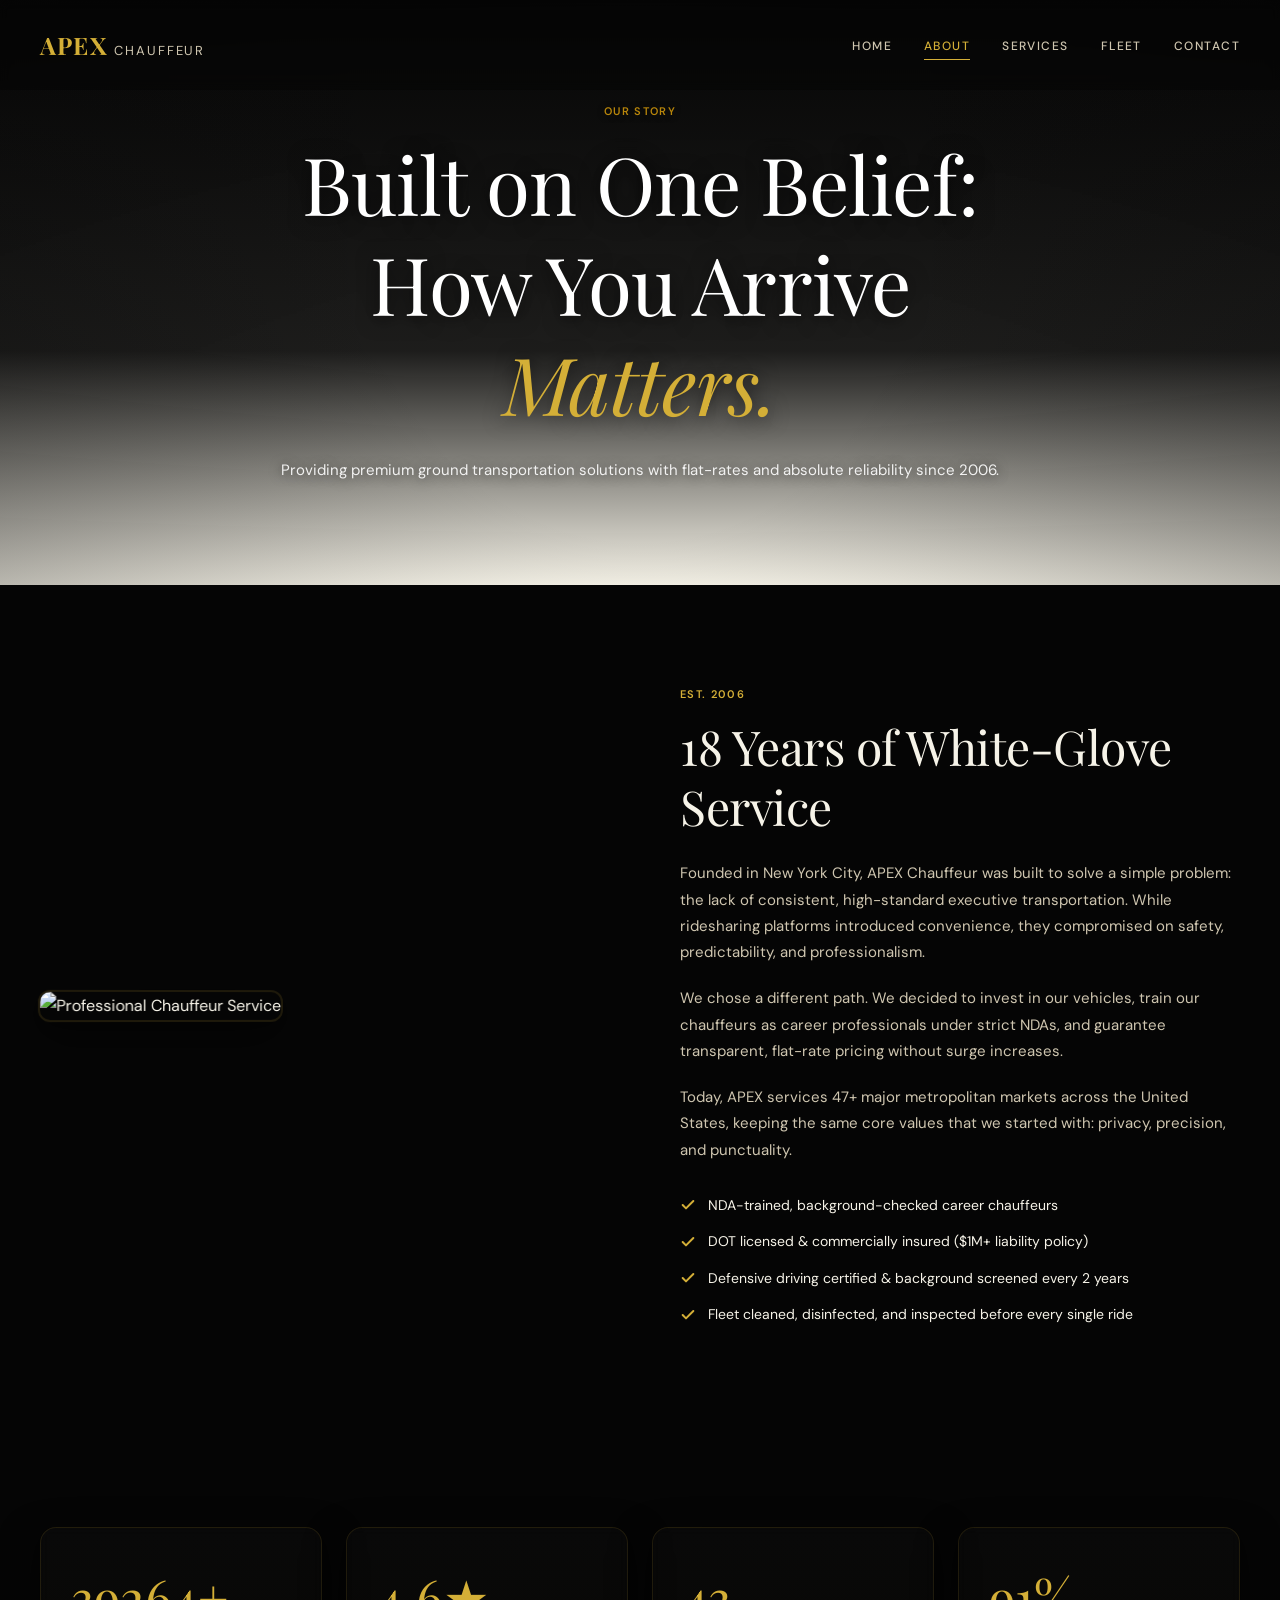
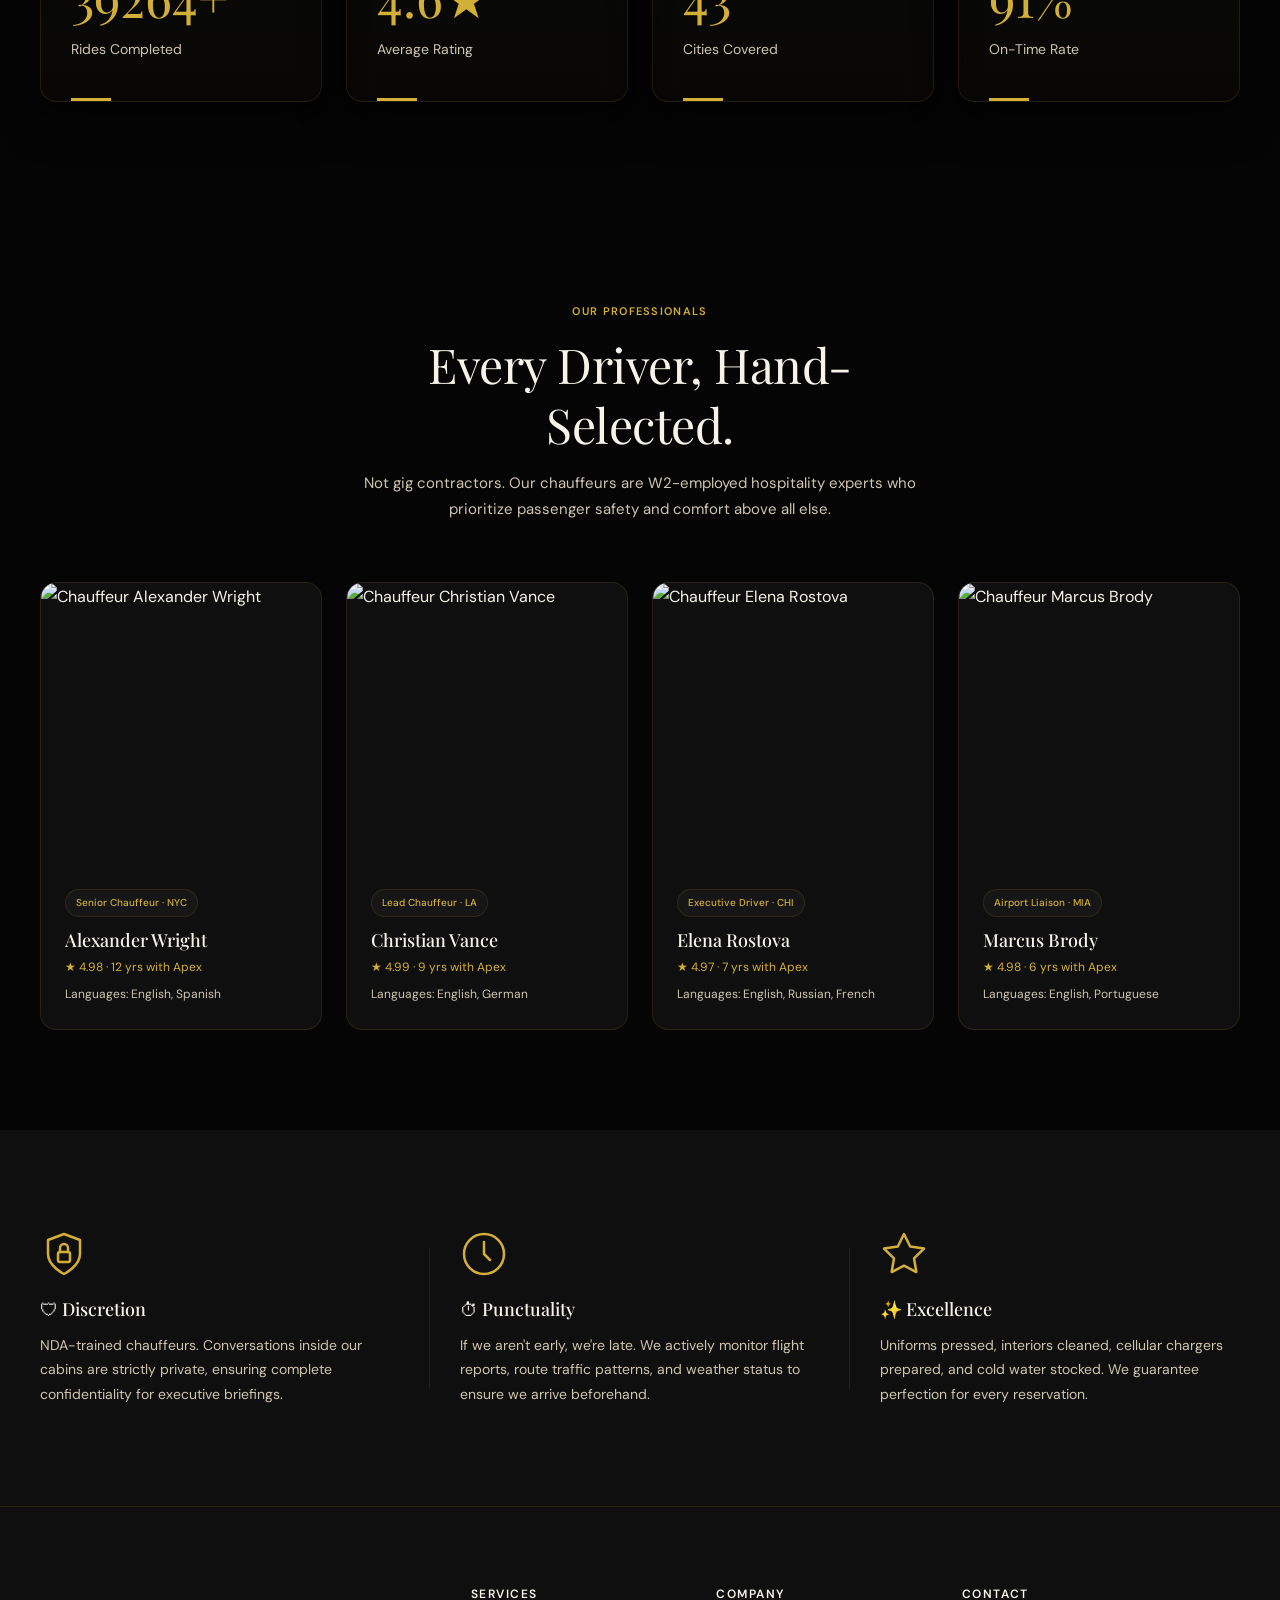
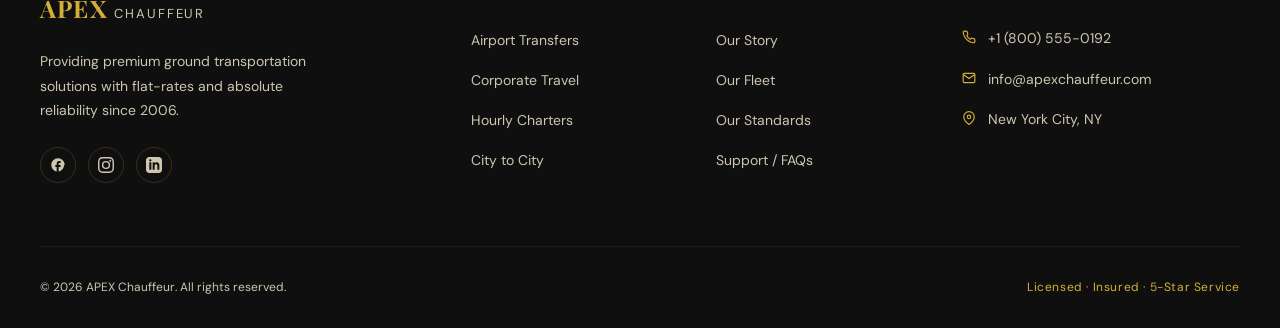
==== commit d7028bb6: "Updated website theme" ====
--- a/about.html
+++ b/about.html
@@ -6,7 +6,7 @@
   <meta name="apple-mobile-web-app-capable" content="yes">
   <meta name="apple-mobile-web-app-status-bar-style" content="black-translucent">
   <meta name="apple-mobile-web-app-title" content="APEX Chauffeur">
-  <meta name="theme-color" content="#0F172A">
+  <meta name="theme-color" content="#050505">
   <meta name="description" content="Learn about Apex Chauffeur. Providing executive ground transportation with background-checked drivers, premium standards, and 18 years of experience.">
   <meta property="og:title" content="Apex Chauffeur | About Us | Premium Ground Transportation USA">
   <meta property="og:description" content="18 Years of White-Glove Service. Our chauffeurs are trained professionals dedicated to discretion, safety, and excellence.">
@@ -131,7 +131,7 @@
     <!-- ==========================================
          SECTION 2.3: STATS GRID
          ========================================== -->
-    <section class="about-stats-section section-padding" style="background-color: #080F18;">
+    <section class="about-stats-section section-padding" style="background-color: #050505;">
       <div class="container">
         <div class="about-stats-grid stagger-container">
           <!-- Stat 1 -->
--- a/css/style.css
+++ b/css/style.css
@@ -4,31 +4,31 @@
    DESIGN TOKENS & ROOT VARIABLES
    ========================================== */
 :root {
-  /* Light Soft Color System */
-  --navy-deep:     #F4F7FA;   /* Soft, cool off-white background */
-  --navy-mid:      #FFFFFF;   /* Pure white for cards, panels */
-  --navy-light:    #E2E8F0;   /* Light borders, dividers */
-  --ice-blue:      #3B5970;   /* Primary accent — rich steel blue */
-  --silver-mist:   #6C8EBF;   /* Secondary accent — soft muted blue */
-  --white-pure:    #0F172A;   /* Primary dark text (slate-900) */
-  --white-muted:   #475569;   /* Body text, subtitles (slate-600) */
-  --glass-bg:      rgba(255, 255, 255, 0.75); /* Light glassmorphism */
-  --glass-border:  rgba(59, 89, 112, 0.12);   /* Light glass borders */
-  
+  /* Black & Golden Theme */
+  --navy-deep:     #050505;   /* Primary page background (very dark) */
+  --navy-mid:      #0f0f0f;   /* Panels, cards */
+  --navy-light:    #1a1a1a;   /* Borders, dividers */
+  --ice-blue:      #D4AF37;   /* Primary accent (gold) */
+  --silver-mist:   #B8860B;   /* Deeper gold for accents */
+  --white-pure:    #F6F3E8;   /* Light ivory text */
+  --white-muted:   #CFC6B0;   /* Muted text */
+  --glass-bg:      rgba(255, 255, 255, 0.03); /* Dark glassmorphism */
+  --glass-border:  rgba(212, 175, 55, 0.12);   /* Gold-tinted borders */
+
   /* Gradients */
-  --gradient-hero: linear-gradient(135deg, #F4F7FA 0%, #E2E8F0 50%, #EDF2F7 100%);
-  --gradient-card: linear-gradient(145deg, #FFFFFF 0%, #F8FAFC 100%);
+  --gradient-hero: linear-gradient(135deg, #070707 0%, #0f0f0f 50%, #151515 100%);
+  --gradient-card: linear-gradient(145deg, #0f0f0f 0%, #171717 100%);
   --gradient-accent: linear-gradient(90deg, var(--ice-blue), var(--silver-mist));
-  
+
   /* Shadows */
-  --shadow-3d:     0 20px 50px rgba(59, 89, 112, 0.08), 0 4px 15px rgba(0, 0, 0, 0.02);
-  --shadow-hover:  0 30px 60px rgba(59, 89, 112, 0.16), 0 8px 30px rgba(59, 89, 112, 0.06);
-  --shadow-text:   0 1px 3px rgba(255, 255, 255, 0.8);
-  
+  --shadow-3d:     0 18px 40px rgba(0, 0, 0, 0.6), 0 4px 15px rgba(0, 0, 0, 0.4);
+  --shadow-hover:  0 20px 50px rgba(0, 0, 0, 0.7), 0 8px 30px rgba(212, 175, 55, 0.06);
+  --shadow-text:   0 1px 2px rgba(0, 0, 0, 0.6);
+
   /* Fonts */
   --font-display:  'Playfair Display', serif;
   --font-body:     'DM Sans', sans-serif;
-  
+
   /* Transitions */
   --transition-smooth: all 0.4s cubic-bezier(0.25, 0.8, 0.25, 1);
   --transition-fast: all 0.2s ease;
@@ -63,7 +63,7 @@
   width: 10px;
 }
 ::-webkit-scrollbar-track {
-  background: var(--navy-deep);
+  background: var(--navy-mid);
 }
 ::-webkit-scrollbar-thumb {
   background: var(--navy-light);
@@ -107,6 +107,19 @@
   color: inherit;
   text-decoration: none;
   transition: var(--transition-fast);
+}
+
+/* Links & accents */
+a.link-gold,
+a {
+  color: var(--ice-blue);
+}
+
+a:hover,
+a:focus {
+  color: var(--silver-mist);
+  text-decoration: underline;
+  text-decoration-color: rgba(212,175,55,0.18);
 }
 
 /* Eyebrows & Labels */
@@ -178,7 +191,7 @@
 
 .btn-primary:hover {
   background-color: var(--white-pure);
-  box-shadow: 0 5px 15px rgba(168, 197, 218, 0.4);
+  box-shadow: 0 8px 24px rgba(212,175,55,0.12);
 }
 
 .btn-secondary {
@@ -190,12 +203,12 @@
 .btn-secondary:hover {
   background-color: var(--ice-blue);
   color: var(--navy-deep);
-  box-shadow: 0 5px 15px rgba(168, 197, 218, 0.3);
+  box-shadow: 0 6px 18px rgba(212,175,55,0.14);
 }
 
 .btn-ghost {
   background-color: transparent;
-  border-color: rgba(168, 197, 218, 0.3);
+  border-color: rgba(212, 175, 55, 0.3);
   color: var(--white-pure);
 }
 
@@ -210,17 +223,62 @@
 
 /* Glassmorphism Panel */
 .glass-panel {
-  background: var(--glass-bg);
-  backdrop-filter: blur(20px);
-  -webkit-backdrop-filter: blur(20px);
+  background: linear-gradient(180deg, rgba(255,255,255,0.02), rgba(212,175,55,0.02));
+  backdrop-filter: blur(6px);
+  -webkit-backdrop-filter: blur(6px);
   border: 1px solid var(--glass-border);
   box-shadow: var(--shadow-3d);
   transition: var(--transition-smooth);
 }
 
+/* Cards */
+.card {
+  background: var(--gradient-card);
+  border: 1px solid var(--navy-light);
+  padding: 20px;
+  border-radius: 6px;
+  box-shadow: var(--shadow-3d);
+}
+
+/* Forms */
+input[type="text"],
+input[type="email"],
+textarea,
+select {
+  background: transparent;
+  border: 1px solid var(--navy-light);
+  color: var(--white-pure);
+  padding: 10px 12px;
+  border-radius: 4px;
+}
+
+input::placeholder, textarea::placeholder {
+  color: var(--white-muted);
+}
+
+/* Tables */
+table {
+  width: 100%;
+  border-collapse: collapse;
+}
+
+table thead th {
+  text-align: left;
+  padding: 10px;
+  background: transparent;
+  color: var(--white-pure);
+  border-bottom: 1px solid var(--navy-light);
+}
+
+table tbody td {
+  padding: 12px 10px;
+  color: var(--white-muted);
+  border-bottom: 1px solid rgba(255,255,255,0.02);
+}
+
 .glass-panel:hover {
   box-shadow: var(--shadow-hover);
-  border-color: rgba(168, 197, 218, 0.25);
+  border-color: rgba(212,175,55,0.22);
 }
 
 /* Stretched link pattern for cards */
@@ -243,9 +301,9 @@
   left: 0;
   width: 100%;
   z-index: 1000;
-  background-color: rgba(244, 247, 250, 0.92);
-  backdrop-filter: blur(20px);
-  -webkit-backdrop-filter: blur(20px);
+  background-color: rgba(5,5,5,0.6);
+  backdrop-filter: blur(6px);
+  -webkit-backdrop-filter: blur(6px);
   height: 90px;
   display: flex;
   align-items: center;
@@ -254,7 +312,7 @@
 
 .navbar.scrolled {
   height: 75px;
-  border-bottom: 1px solid rgba(168, 197, 218, 0.12);
+  border-bottom: 1px solid rgba(212, 175, 55, 0.12);
 }
 
 .navbar .container {
@@ -338,7 +396,7 @@
 .nav-cta:hover {
   background-color: var(--ice-blue);
   color: var(--navy-deep);
-  box-shadow: 0 4px 15px rgba(168, 197, 218, 0.3);
+  box-shadow: 0 8px 22px rgba(212,175,55,0.14);
 }
 
 /* Mobile Menu Toggle button */
@@ -452,7 +510,7 @@
    FOOTER (ALL PAGES)
    ========================================== */
 .footer {
-  background-color: #E2E8F0;
+  background-color: var(--navy-mid);
   border-top: 1px solid var(--glass-border);
   padding: 80px 0 30px;
 }
@@ -482,7 +540,7 @@
 .social-icon {
   width: 36px;
   height: 36px;
-  border: 1px solid rgba(168, 197, 218, 0.2);
+  border: 1px solid rgba(212, 175, 55, 0.2);
   border-radius: 50%;
   color: var(--white-muted);
   font-size: 14px;
@@ -495,7 +553,7 @@
 .social-icon:hover {
   border-color: var(--ice-blue);
   color: var(--ice-blue);
-  background-color: rgba(168, 197, 218, 0.05);
+  background-color: rgba(212, 175, 55, 0.05);
   transform: translateY(-3px);
 }
 
@@ -547,7 +605,7 @@
 }
 
 .footer-bottom {
-  border-top: 1px solid rgba(168, 197, 218, 0.08);
+  border-top: 1px solid rgba(212, 175, 55, 0.08);
   padding-top: 30px;
   display: flex;
   justify-content: space-between;
@@ -641,8 +699,8 @@
   left: 0;
   width: 100%;
   height: 100%;
-  background: radial-gradient(circle at center, transparent 30%, rgba(13, 27, 42, 0.25) 100%), 
-              linear-gradient(180deg, rgba(13, 27, 42, 0.6) 0%, rgba(244, 247, 250, 0.1) 60%, rgba(244, 247, 250, 1) 100%);
+  background: radial-gradient(circle at center, transparent 30%, rgba(5, 5, 5, 0.25) 100%), 
+              linear-gradient(180deg, rgba(5, 5, 5, 0.6) 0%, rgba(246, 243, 232, 0.1) 60%, rgba(246, 243, 232, 1) 100%);
   z-index: 1;
   pointer-events: none;
 }
@@ -777,7 +835,7 @@
 
 .booking-card:hover {
   transform: rotateY(0deg) translateY(-2px);
-  border-color: rgba(168, 197, 218, 0.25);
+  border-color: rgba(212, 175, 55, 0.25);
   box-shadow: var(--shadow-hover);
 }
 
@@ -826,7 +884,7 @@
 
 .form-control:focus {
   border-color: var(--ice-blue);
-  box-shadow: 0 0 0 3px rgba(168, 197, 218, 0.15);
+  box-shadow: 0 0 0 3px rgba(212, 175, 55, 0.15);
   background: rgba(255, 255, 255, 0.06);
 }
 
@@ -861,7 +919,7 @@
   border-radius: 20px;
   position: relative;
   transition: var(--transition-fast);
-  border: 1px solid rgba(168, 197, 218, 0.15);
+  border: 1px solid rgba(212, 175, 55, 0.15);
 }
 
 .checkmark::after {
@@ -902,9 +960,9 @@
   justify-content: space-between;
   align-items: center;
   padding: 14px 16px;
-  background: rgba(168, 197, 218, 0.06);
+  background: rgba(212, 175, 55, 0.06);
   border-radius: 6px;
-  border: 1px dashed rgba(168, 197, 218, 0.25);
+  border: 1px dashed rgba(212, 175, 55, 0.25);
   margin-top: 8px;
 }
 
@@ -1041,7 +1099,7 @@
 
 .service-card:hover {
   transform: translateY(-5px);
-  border-color: rgba(168, 197, 218, 0.35);
+  border-color: rgba(212, 175, 55, 0.35);
   box-shadow: var(--shadow-hover);
 }
 
@@ -1065,7 +1123,7 @@
 
 /* Fleet Teaser */
 .fleet-teaser-section {
-  background-color: #EAEFF4;
+  background-color: var(--navy-mid);
   position: relative;
 }
 
@@ -1118,7 +1176,7 @@
   position: absolute;
   top: 16px;
   left: 16px;
-  background: rgba(13, 27, 42, 0.7);
+  background: rgba(5, 5, 5, 0.7);
   backdrop-filter: blur(10px);
   border: 1px solid var(--glass-border);
   padding: 4px 10px;
@@ -1204,7 +1262,7 @@
   left: 15%;
   right: 15%;
   height: 1px;
-  border-top: 1px dashed rgba(168, 197, 218, 0.25);
+  border-top: 1px dashed rgba(212, 175, 55, 0.25);
   z-index: 1;
 }
 
@@ -1221,7 +1279,7 @@
   transform: translateX(-50%);
   font-family: var(--font-display);
   font-size: 72px;
-  color: rgba(168, 197, 218, 0.08);
+  color: rgba(212, 175, 55, 0.08);
   font-weight: 700;
   line-height: 1;
   user-select: none;
@@ -1257,7 +1315,7 @@
 
 /* Testimonials */
 .testimonials-section {
-  background-color: #EAEFF4;
+  background-color: var(--navy-mid);
 }
 
 .testimonials-grid {
@@ -1300,7 +1358,7 @@
   display: flex;
   align-items: center;
   gap: 16px;
-  border-top: 1px solid rgba(168, 197, 218, 0.1);
+  border-top: 1px solid rgba(212, 175, 55, 0.1);
   padding-top: 20px;
 }
 
@@ -1309,7 +1367,7 @@
   height: 44px;
   border-radius: 50%;
   background-color: var(--navy-light);
-  border: 1px solid rgba(168, 197, 218, 0.3);
+  border: 1px solid rgba(212, 175, 55, 0.3);
   font-family: var(--font-body);
   font-size: 14px;
   font-weight: 600;
@@ -1381,8 +1439,8 @@
   width: 100%;
   height: 100%;
   background-image: 
-    linear-gradient(rgba(168, 197, 218, 0.04) 1px, transparent 1px),
-    linear-gradient(90deg, rgba(168, 197, 218, 0.04) 1px, transparent 1px);
+    linear-gradient(rgba(212, 175, 55, 0.04) 1px, transparent 1px),
+    linear-gradient(90deg, rgba(212, 175, 55, 0.04) 1px, transparent 1px);
   background-size: 50px 50px;
   pointer-events: none;
 }
@@ -1406,8 +1464,8 @@
   left: 0;
   width: 100%;
   height: 100%;
-  background: radial-gradient(circle at center, transparent 35%, rgba(13, 27, 42, 0.25) 100%),
-              linear-gradient(180deg, rgba(13, 27, 42, 0.6) 0%, rgba(244, 247, 250, 0.1) 60%, rgba(244, 247, 250, 1) 100%);
+  background: radial-gradient(circle at center, transparent 35%, rgba(5, 5, 5, 0.25) 100%),
+              linear-gradient(180deg, rgba(5, 5, 5, 0.6) 0%, rgba(246, 243, 232, 0.1) 60%, rgba(246, 243, 232, 1) 100%);
   z-index: 1;
   pointer-events: none;
 }
@@ -1531,7 +1589,7 @@
 
 .chauffeur-card:hover {
   transform: translateY(-5px);
-  border-color: rgba(168, 197, 218, 0.35);
+  border-color: rgba(212, 175, 55, 0.35);
   box-shadow: var(--shadow-hover);
 }
 
@@ -1610,7 +1668,7 @@
   right: -30px;
   height: 80%;
   width: 1px;
-  background-color: rgba(168, 197, 218, 0.1);
+  background-color: rgba(212, 175, 55, 0.1);
 }
 
 .value-icon {
@@ -1649,8 +1707,8 @@
   left: 0;
   width: 100%;
   height: 100%;
-  background: radial-gradient(circle at center, transparent 35%, rgba(13, 27, 42, 0.25) 100%),
-              linear-gradient(180deg, rgba(13, 27, 42, 0.6) 0%, rgba(244, 247, 250, 0.1) 60%, rgba(244, 247, 250, 1) 100%);
+  background: radial-gradient(circle at center, transparent 35%, rgba(5, 5, 5, 0.25) 100%),
+              linear-gradient(180deg, rgba(5, 5, 5, 0.6) 0%, rgba(246, 243, 232, 0.1) 60%, rgba(246, 243, 232, 1) 100%);
   z-index: 1;
   pointer-events: none;
 }
@@ -1667,7 +1725,7 @@
 }
 
 .service-block-section:nth-child(even) {
-  background-color: #EAEFF4;
+  background-color: var(--navy-mid);
 }
 
 .service-block-grid {
@@ -1742,16 +1800,16 @@
 }
 
 .pricing-card.popular {
-  border: 1px solid #c5a880; /* Subtle gold ring border */
+  border: 1px solid var(--silver-mist); /* Subtle gold ring border */
   transform: translateY(-8px);
-  box-shadow: 0 30px 70px rgba(0, 0, 0, 0.6), 0 8px 30px rgba(197, 168, 128, 0.1);
+  box-shadow: 0 30px 70px rgba(0, 0, 0, 0.6), 0 8px 30px rgba(212, 175, 55, 0.1);
 }
 
 .pricing-badge {
   position: absolute;
   top: 20px;
   right: 20px;
-  background-color: #c5a880; /* Gold */
+  background-color: var(--silver-mist); /* Gold */
   color: var(--navy-deep);
   padding: 4px 12px;
   border-radius: 20px;
@@ -1776,7 +1834,7 @@
 }
 
 .pricing-card.popular .pricing-title {
-  color: #c5a880;
+  color: var(--silver-mist);
 }
 
 .pricing-price {
@@ -1830,8 +1888,8 @@
   left: 0;
   width: 100%;
   height: 100%;
-  background: radial-gradient(circle at center, transparent 35%, rgba(13, 27, 42, 0.25) 100%),
-              linear-gradient(180deg, rgba(13, 27, 42, 0.6) 0%, rgba(244, 247, 250, 0.1) 60%, rgba(244, 247, 250, 1) 100%);
+  background: radial-gradient(circle at center, transparent 35%, rgba(5, 5, 5, 0.25) 100%),
+              linear-gradient(180deg, rgba(5, 5, 5, 0.6) 0%, rgba(246, 243, 232, 0.1) 60%, rgba(246, 243, 232, 1) 100%);
   z-index: 1;
   pointer-events: none;
 }
@@ -1864,7 +1922,7 @@
 }
 
 .fleet-card-detailed:hover {
-  border-color: rgba(168, 197, 218, 0.3);
+  border-color: rgba(212, 175, 55, 0.3);
   box-shadow: var(--shadow-hover);
 }
 
@@ -1902,7 +1960,7 @@
   position: absolute;
   top: 20px;
   left: 20px;
-  background: rgba(13, 27, 42, 0.8);
+  background: rgba(5, 5, 5, 0.8);
   backdrop-filter: blur(10px);
   border: 1px solid var(--glass-border);
   padding: 6px 12px;
@@ -1919,7 +1977,7 @@
   position: absolute;
   top: 20px;
   right: 20px;
-  background: rgba(13, 27, 42, 0.8);
+  background: rgba(5, 5, 5, 0.8);
   backdrop-filter: blur(10px);
   border: 1px solid var(--glass-border);
   padding: 6px 12px;
@@ -1953,8 +2011,8 @@
 .fleet-specs-row {
   display: flex;
   gap: 20px;
-  border-top: 1px solid rgba(168, 197, 218, 0.1);
-  border-bottom: 1px solid rgba(168, 197, 218, 0.1);
+  border-top: 1px solid rgba(212, 175, 55, 0.1);
+  border-bottom: 1px solid rgba(212, 175, 55, 0.1);
   padding: 16px 0;
 }
 
@@ -1977,8 +2035,8 @@
 }
 
 .amenity-pill {
-  background: rgba(168, 197, 218, 0.08);
-  border: 1px solid rgba(168, 197, 218, 0.15);
+  background: rgba(212, 175, 55, 0.08);
+  border: 1px solid rgba(212, 175, 55, 0.15);
   font-size: 10px;
   padding: 4px 10px;
   border-radius: 20px;
@@ -2066,8 +2124,8 @@
   left: 0;
   width: 100%;
   height: 100%;
-  background: radial-gradient(circle at center, transparent 35%, rgba(13, 27, 42, 0.25) 100%),
-              linear-gradient(180deg, rgba(13, 27, 42, 0.6) 0%, rgba(244, 247, 250, 0.1) 60%, rgba(244, 247, 250, 1) 100%);
+  background: radial-gradient(circle at center, transparent 35%, rgba(5, 5, 5, 0.25) 100%),
+              linear-gradient(180deg, rgba(5, 5, 5, 0.6) 0%, rgba(246, 243, 232, 0.1) 60%, rgba(246, 243, 232, 1) 100%);
   z-index: 1;
   pointer-events: none;
 }
@@ -2117,8 +2175,8 @@
   width: 48px;
   height: 48px;
   border-radius: 50%;
-  background: rgba(168, 197, 218, 0.08);
-  border: 1px solid rgba(168, 197, 218, 0.15);
+  background: rgba(212, 175, 55, 0.08);
+  border: 1px solid rgba(212, 175, 55, 0.15);
   color: var(--ice-blue);
   flex-shrink: 0;
   display: flex;
@@ -2142,8 +2200,8 @@
 
 .whatsapp-chat-box {
   padding: 24px 0;
-  border-top: 1px solid rgba(168, 197, 218, 0.1);
-  border-bottom: 1px solid rgba(168, 197, 218, 0.1);
+  border-top: 1px solid rgba(212, 175, 55, 0.1);
+  border-bottom: 1px solid rgba(212, 175, 55, 0.1);
   margin-bottom: 30px;
 }
 
@@ -2153,14 +2211,14 @@
 }
 
 .btn-whatsapp {
-  background-color: #25D366;
-  color: #fff;
+  background-color: var(--ice-blue);
+  color: var(--navy-deep);
   border: none;
 }
 
 .btn-whatsapp:hover {
-  background-color: #128C7E;
-  box-shadow: 0 4px 15px rgba(37, 211, 102, 0.3);
+  background-color: var(--silver-mist);
+  box-shadow: 0 4px 15px rgba(212,175,55,0.12);
 }
 
 .map-container {
@@ -2179,7 +2237,7 @@
 
 /* FAQ Accordion */
 .faq-section {
-  background-color: #EAEFF4;
+  background-color: var(--navy-mid);
 }
 
 .faq-container {
@@ -3218,17 +3276,17 @@
    ========================================== */
 .hero-section h1, .about-hero h1, .services-hero h1, .fleet-hero h1, .contact-hero h1 {
   color: #FFFFFF !important;
-  text-shadow: 0 2px 20px rgba(13, 27, 42, 0.7);
+  text-shadow: 0 2px 20px rgba(0, 0, 0, 0.7);
 }
 
 .hero-section p, .about-hero p, .services-hero p, .fleet-hero p, .contact-hero p {
   color: rgba(255, 255, 255, 0.9) !important;
-  text-shadow: 0 1px 12px rgba(13, 27, 42, 0.6);
+  text-shadow: 0 1px 12px rgba(0, 0, 0, 0.6);
 }
 
 .hero-section .eyebrow, .about-hero .eyebrow, .services-hero .eyebrow, .fleet-hero .eyebrow, .contact-hero .eyebrow {
-  color: #C8D8E8 !important; /* Silver mist */
-  text-shadow: 0 1px 6px rgba(13, 27, 42, 0.5);
+  color: var(--silver-mist) !important; /* Silver mist (golden tone) */
+  text-shadow: 0 1px 6px rgba(0, 0, 0, 0.5);
 }
 
 .hero-section .trust-badge, .about-hero .trust-badge {
@@ -3239,28 +3297,28 @@
 }
 
 .hero-section .trust-badge span, .about-hero .trust-badge span {
-  color: #A8C5DA !important; /* Cool ice blue */
+  color: var(--ice-blue) !important; /* Gold accent */
 }
 
 /* Hero buttons overrides */
 .hero-section .btn-primary, .about-hero .btn-primary, .services-hero .btn-primary, .fleet-hero .btn-primary, .contact-hero .btn-primary {
-  background-color: #A8C5DA !important; /* Cool ice blue for visibility */
-  color: #0D1B2A !important; /* Deep navy text */
-  border-color: #A8C5DA !important;
+  background-color: var(--ice-blue) !important; /* Gold accent for visibility */
+  color: var(--navy-deep) !important; /* Dark text */
+  border-color: var(--ice-blue) !important;
 }
 
 .hero-section .btn-primary:hover, .about-hero .btn-primary:hover, .services-hero .btn-primary:hover, .fleet-hero .btn-primary:hover, .contact-hero .btn-primary:hover {
-  background-color: #FFFFFF !important;
-  color: #0D1B2A !important;
-  box-shadow: 0 5px 15px rgba(255, 255, 255, 0.3) !important;
+  background-color: var(--white-pure) !important;
+  color: var(--navy-deep) !important;
+  box-shadow: 0 5px 15px rgba(255, 255, 255, 0.06) !important;
 }
 
 .hero-section .btn-secondary, .about-hero .btn-secondary, .services-hero .btn-secondary, .fleet-hero .btn-secondary, .contact-hero .btn-secondary {
-  border-color: #A8C5DA !important;
-  color: #A8C5DA !important;
+  border-color: var(--ice-blue) !important;
+  color: var(--ice-blue) !important;
 }
 
 .hero-section .btn-secondary:hover, .about-hero .btn-secondary:hover, .services-hero .btn-secondary:hover, .fleet-hero .btn-secondary:hover, .contact-hero .btn-secondary:hover {
-  background-color: #A8C5DA !important;
-  color: #0D1B2A !important;
-}
+  background-color: var(--ice-blue) !important;
+  color: var(--navy-deep) !important;
+}
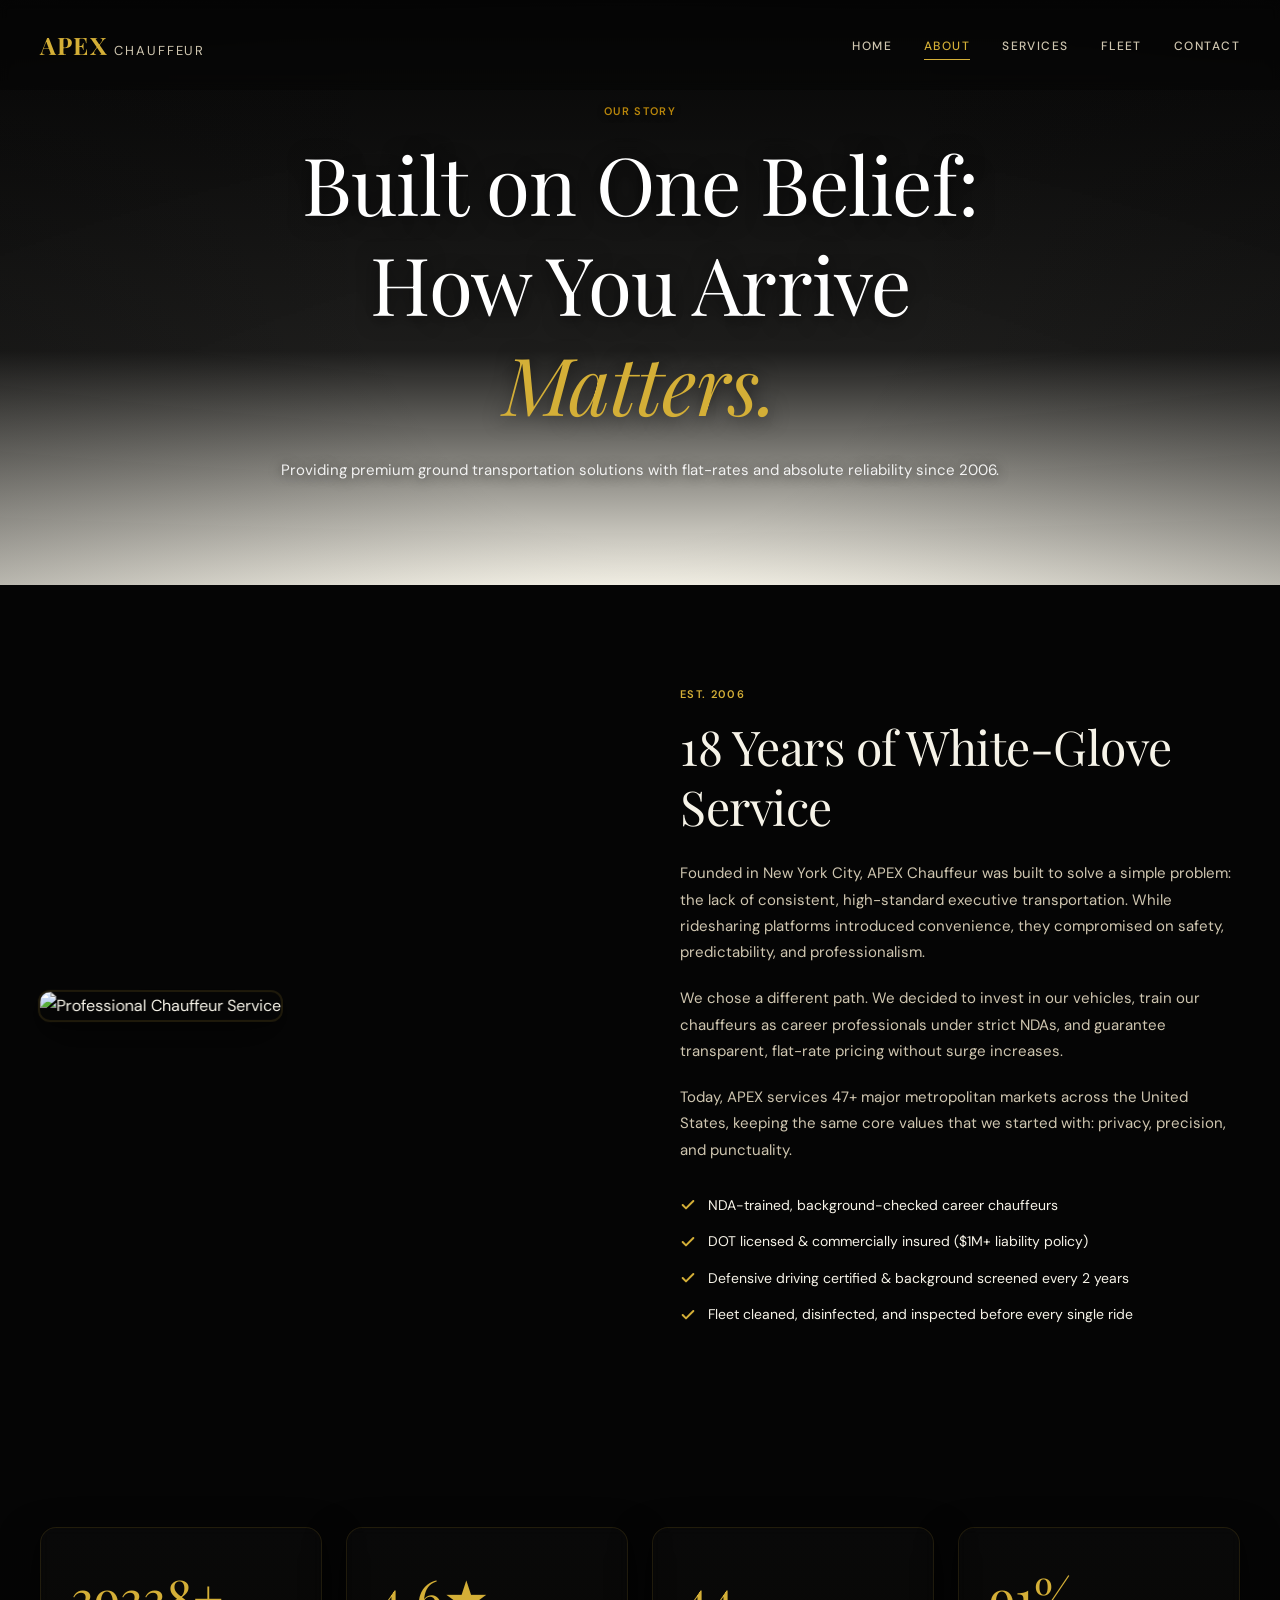
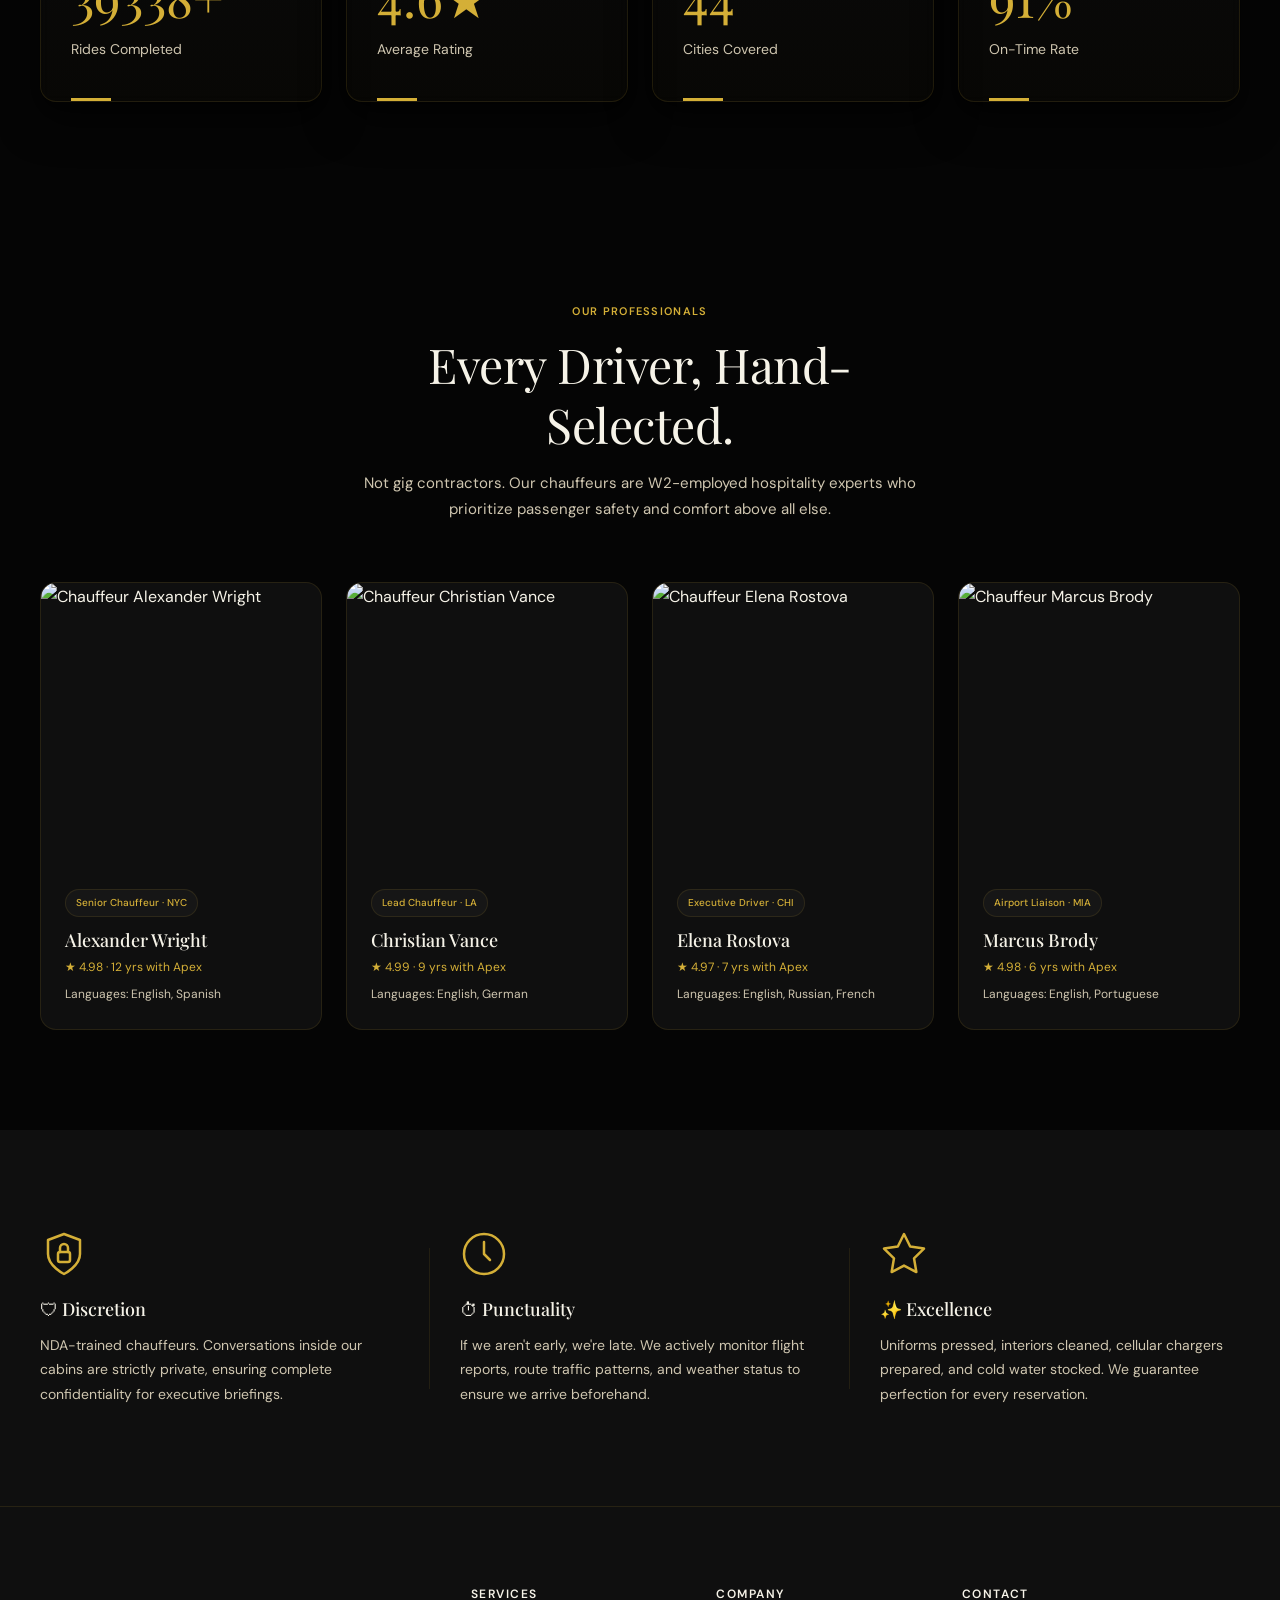
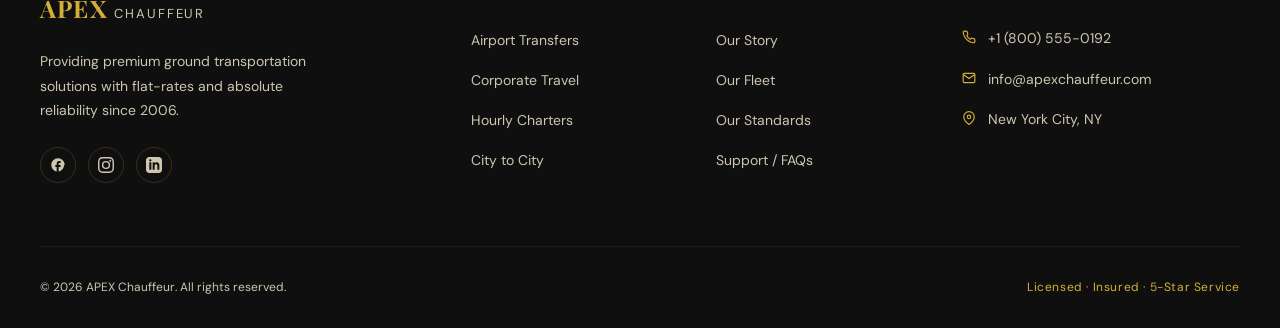
==== commit be16a883: "Added images" ====
--- a/about.html
+++ b/about.html
@@ -173,7 +173,7 @@
           <!-- Chauffeur 1 -->
           <div class="chauffeur-card">
             <div class="chauffeur-img-box">
-              <img src="https://images.unsplash.com/photo-1507003211169-0a1dd7228f2d?auto=format&fit=crop&w=400&q=90" alt="Chauffeur Alexander Wright" loading="lazy">
+              <img src="https://static.vecteezy.com/system/resources/thumbnails/007/421/470/small/handsome-cheerful-bearded-man-smiles-gladfully-dressed-in-casual-white-t-shirt-being-in-good-mood-poses-against-blue-background-with-copy-space-glad-european-guy-with-stubble-stands-indoor-free-photo.jpg" alt="Chauffeur Alexander Wright" loading="lazy">
             </div>
             <div class="chauffeur-info">
               <span class="chauffeur-badge">Senior Chauffeur &middot; NYC</span>
@@ -188,7 +188,7 @@
           <!-- Chauffeur 2 -->
           <div class="chauffeur-card">
             <div class="chauffeur-img-box">
-              <img src="https://images.unsplash.com/photo-1500648767791-00dcc994a43e?auto=format&fit=crop&w=400&q=90" alt="Chauffeur Christian Vance" loading="lazy">
+              <img src="https://thumbs.dreamstime.com/b/profile-picture-young-male-employee-office-profile-picture-young-caucasian-male-employee-posing-office-headshot-198022369.jpg" alt="Chauffeur Christian Vance" loading="lazy">
             </div>
             <div class="chauffeur-info">
               <span class="chauffeur-badge">Lead Chauffeur &middot; LA</span>
@@ -203,7 +203,7 @@
           <!-- Chauffeur 3 -->
           <div class="chauffeur-card">
             <div class="chauffeur-img-box">
-              <img src="https://images.unsplash.com/photo-1573496359142-b8d87734a5a2?auto=format&fit=crop&w=400&q=90" alt="Chauffeur Elena Rostova" loading="lazy">
+              <img src="https://thumbs.dreamstime.com/b/young-woman-portrait-isolated-against-solid-white-background-young-woman-portrait-solid-white-background-woman-228751989.jpg" alt="Chauffeur Elena Rostova" loading="lazy">
             </div>
             <div class="chauffeur-info">
               <span class="chauffeur-badge">Executive Driver &middot; CHI</span>
--- a/css/style.css
+++ b/css/style.css
@@ -1603,6 +1603,7 @@
   width: 100%;
   height: 100%;
   object-fit: cover;
+  object-position: center center;
   transition: transform 0.6s ease;
 }
 
